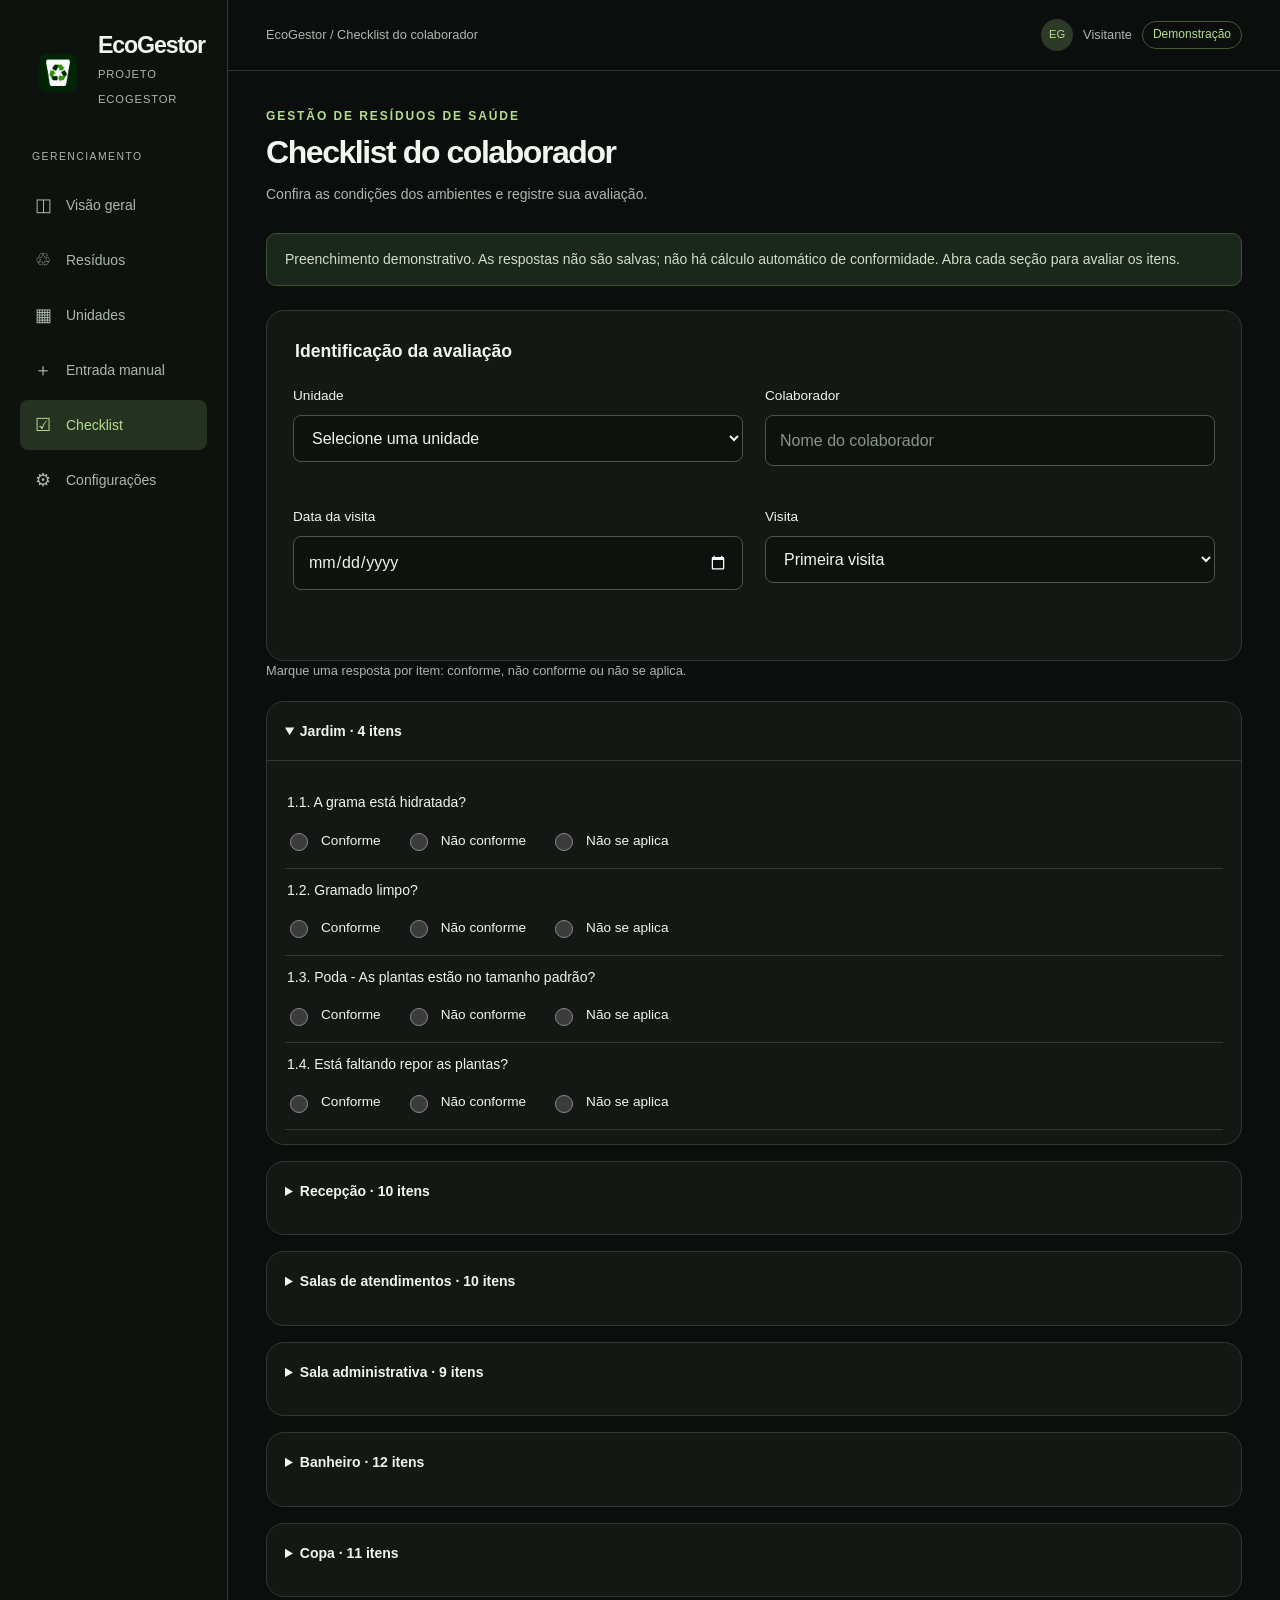
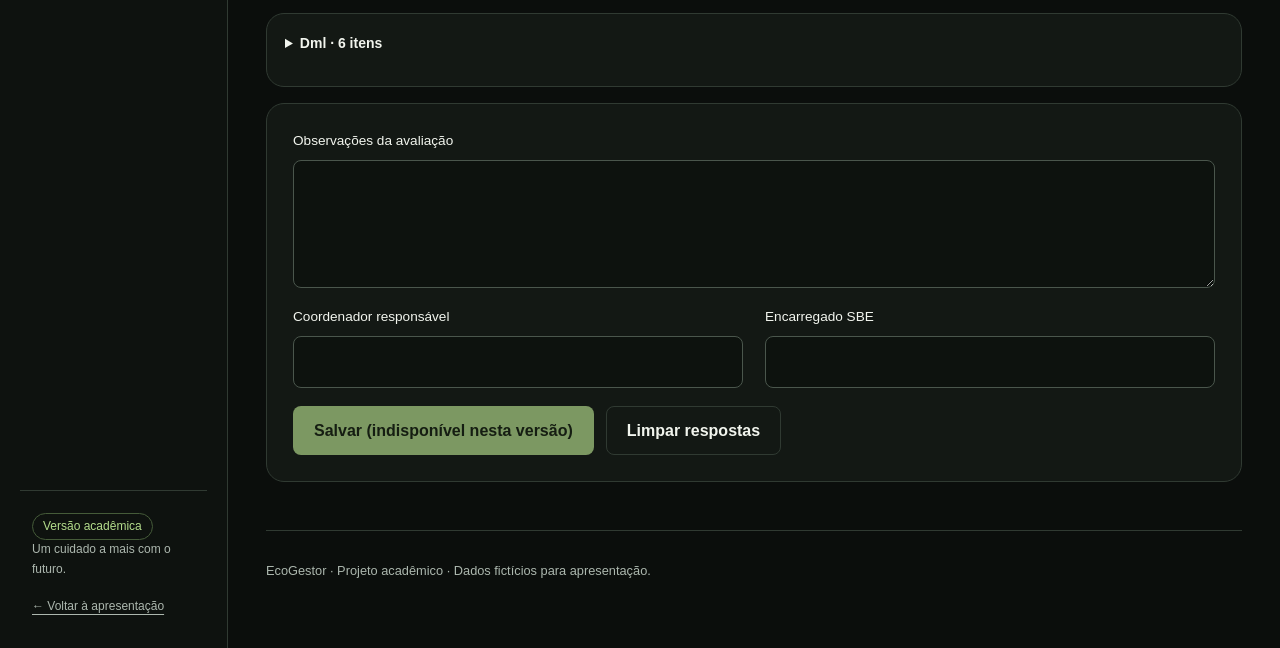
==== PROJETO-ECOGESTOR-HTML-CSS/PROJETO-ECOGESTOR-HTML-CSS/checklist.html @ 4733e2b7 "Lançando no Github" ====
<!DOCTYPE html>
<html lang="pt-BR">
<head>
  <meta charset="UTF-8">
  <meta name="viewport" content="width=device-width, initial-scale=1.0">
  <meta name="description" content="EcoGestor: protótipo acadêmico de gerenciamento de resíduos de unidades de saúde.">
  <title>Checklist do colaborador | EcoGestor</title>
  <link rel="icon" href="assets/img/logo.png" type="image/png">
  <link rel="stylesheet" href="assets/css/style.css">
</head>
<body>
  <a class="skip-link" href="#conteudo">Pular para o conteúdo</a>
  <div class="app">
 
    
    <aside class="sidebar">
      <a class="brand" href="index.html"><img src="assets/img/logo.png" alt="" width="38" height="38"><span><strong>EcoGestor</strong><small>PROJETO ECOGESTOR</small></span></a>
      <nav aria-label="Menu principal">
        <p class="nav-label">Gerenciamento</p>
        <ul>
          <li><a href="painel.html"><span class="nav-icon" aria-hidden="true">◫</span>Visão geral</a></li>
          <li><a href="residuos.html"><span class="nav-icon" aria-hidden="true">♲</span>Resíduos</a></li>
          <li><a href="unidades.html"><span class="nav-icon" aria-hidden="true">▦</span>Unidades</a></li>
          <li><a href="registro.html"><span class="nav-icon" aria-hidden="true">＋</span>Entrada manual</a></li>
          <li><a href="checklist.html" aria-current="page"><span class="nav-icon" aria-hidden="true">☑</span>Checklist</a></li>
          <li><a href="configuracoes.html"><span class="nav-icon" aria-hidden="true">⚙</span>Configurações</a></li>
        </ul>
      </nav>
      <div class="sidebar-bottom"><span class="badge">Versão acadêmica</span><p>Um cuidado a mais com o futuro.</p><a href="index.html">← Voltar à apresentação</a></div>
    </aside>
    <div class="workspace">
      <header class="topbar"><span>EcoGestor / Checklist do colaborador</span><span class="profile"><span class="avatar" aria-hidden="true">EG</span><span class="profile-name">Visitante</span><span class="badge">Demonstração</span></span></header>
      <main id="conteudo" class="content">
        <div class="page-heading"><div><p class="eyebrow">Gestão de resíduos de saúde</p><h1>Checklist do colaborador</h1><p class="description">Confira as condições dos ambientes e registre sua avaliação.</p></div></div>
        <p class="notice" id="aviso-checklist">Preenchimento demonstrativo. As respostas não são salvas; não há cálculo automático de conformidade. Abra cada seção para avaliar os itens.</p>
        <form aria-describedby="aviso-checklist">
          <div class="panel"><fieldset><legend>Identificação da avaliação</legend><div class="grid-2"><div class="field"><label for="unidade">Unidade</label><select id="unidade" required><option value="">Selecione uma unidade</option><option>Unidade Centro — João Pessoa</option><option>Unidade Norte — Guarabira</option><option>Unidade Sul — Santa Rita</option><option>Unidade Leste — Bayeux</option></select></div><div class="field"><label for="colaborador">Colaborador</label><input id="colaborador" type="text" placeholder="Nome do colaborador"></div><div class="field"><label for="data-visita">Data da visita</label><input id="data-visita" type="date"></div><div class="field"><label for="visita">Visita</label><select id="visita"><option>Primeira visita</option><option>Segunda visita</option></select></div></div></fieldset></div>
          <p class="form-note">Marque uma resposta por item: conforme, não conforme ou não se aplica.</p>
          <details class="panel checklist-section" open><summary>Jardim · 4 itens</summary>
            <fieldset><legend>1.1. A grama está hidratada?</legend><div class="radio-options"><label class="check-label" for="item-1.1-C"><input type="radio" id="item-1.1-C" name="item-1.1" value="C">Conforme</label><label class="check-label" for="item-1.1-NC"><input type="radio" id="item-1.1-NC" name="item-1.1" value="NC">Não conforme</label><label class="check-label" for="item-1.1-NA"><input type="radio" id="item-1.1-NA" name="item-1.1" value="NA">Não se aplica</label></div></fieldset>
            <fieldset><legend>1.2. Gramado limpo?</legend><div class="radio-options"><label class="check-label" for="item-1.2-C"><input type="radio" id="item-1.2-C" name="item-1.2" value="C">Conforme</label><label class="check-label" for="item-1.2-NC"><input type="radio" id="item-1.2-NC" name="item-1.2" value="NC">Não conforme</label><label class="check-label" for="item-1.2-NA"><input type="radio" id="item-1.2-NA" name="item-1.2" value="NA">Não se aplica</label></div></fieldset>
            <fieldset><legend>1.3. Poda - As plantas estão no tamanho padrão?</legend><div class="radio-options"><label class="check-label" for="item-1.3-C"><input type="radio" id="item-1.3-C" name="item-1.3" value="C">Conforme</label><label class="check-label" for="item-1.3-NC"><input type="radio" id="item-1.3-NC" name="item-1.3" value="NC">Não conforme</label><label class="check-label" for="item-1.3-NA"><input type="radio" id="item-1.3-NA" name="item-1.3" value="NA">Não se aplica</label></div></fieldset>
            <fieldset><legend>1.4. Está faltando repor as plantas?</legend><div class="radio-options"><label class="check-label" for="item-1.4-C"><input type="radio" id="item-1.4-C" name="item-1.4" value="C">Conforme</label><label class="check-label" for="item-1.4-NC"><input type="radio" id="item-1.4-NC" name="item-1.4" value="NC">Não conforme</label><label class="check-label" for="item-1.4-NA"><input type="radio" id="item-1.4-NA" name="item-1.4" value="NA">Não se aplica</label></div></fieldset>
          </details>
          <details class="panel checklist-section"><summary>Recepção · 10 itens</summary>
            <fieldset><legend>2.1. A bancada e as cadeiras estão limpas?</legend><div class="radio-options"><label class="check-label" for="item-2.1-C"><input type="radio" id="item-2.1-C" name="item-2.1" value="C">Conforme</label><label class="check-label" for="item-2.1-NC"><input type="radio" id="item-2.1-NC" name="item-2.1" value="NC">Não conforme</label><label class="check-label" for="item-2.1-NA"><input type="radio" id="item-2.1-NA" name="item-2.1" value="NA">Não se aplica</label></div></fieldset>
            <fieldset><legend>2.2. Bebedouro - Está devidamente higienizado?</legend><div class="radio-options"><label class="check-label" for="item-2.2-C"><input type="radio" id="item-2.2-C" name="item-2.2" value="C">Conforme</label><label class="check-label" for="item-2.2-NC"><input type="radio" id="item-2.2-NC" name="item-2.2" value="NC">Não conforme</label><label class="check-label" for="item-2.2-NA"><input type="radio" id="item-2.2-NA" name="item-2.2" value="NA">Não se aplica</label></div></fieldset>
            <fieldset><legend>2.3. Cafeteria - Está devidamente higienizada?</legend><div class="radio-options"><label class="check-label" for="item-2.3-C"><input type="radio" id="item-2.3-C" name="item-2.3" value="C">Conforme</label><label class="check-label" for="item-2.3-NC"><input type="radio" id="item-2.3-NC" name="item-2.3" value="NC">Não conforme</label><label class="check-label" for="item-2.3-NA"><input type="radio" id="item-2.3-NA" name="item-2.3" value="NA">Não se aplica</label></div></fieldset>
            <fieldset><legend>2.4. Os equipamentos estão em bom estado de utilização?</legend><div class="radio-options"><label class="check-label" for="item-2.4-C"><input type="radio" id="item-2.4-C" name="item-2.4" value="C">Conforme</label><label class="check-label" for="item-2.4-NC"><input type="radio" id="item-2.4-NC" name="item-2.4" value="NC">Não conforme</label><label class="check-label" for="item-2.4-NA"><input type="radio" id="item-2.4-NA" name="item-2.4" value="NA">Não se aplica</label></div></fieldset>
            <fieldset><legend>2.5. As paredes estão sem teias de aranha e sem mofo?</legend><div class="radio-options"><label class="check-label" for="item-2.5-C"><input type="radio" id="item-2.5-C" name="item-2.5" value="C">Conforme</label><label class="check-label" for="item-2.5-NC"><input type="radio" id="item-2.5-NC" name="item-2.5" value="NC">Não conforme</label><label class="check-label" for="item-2.5-NA"><input type="radio" id="item-2.5-NA" name="item-2.5" value="NA">Não se aplica</label></div></fieldset>
            <fieldset><legend>2.6. As janelas estão sem poeira?</legend><div class="radio-options"><label class="check-label" for="item-2.6-C"><input type="radio" id="item-2.6-C" name="item-2.6" value="C">Conforme</label><label class="check-label" for="item-2.6-NC"><input type="radio" id="item-2.6-NC" name="item-2.6" value="NC">Não conforme</label><label class="check-label" for="item-2.6-NA"><input type="radio" id="item-2.6-NA" name="item-2.6" value="NA">Não se aplica</label></div></fieldset>
            <fieldset><legend>2.7. O lixo foi recolhido?</legend><div class="radio-options"><label class="check-label" for="item-2.7-C"><input type="radio" id="item-2.7-C" name="item-2.7" value="C">Conforme</label><label class="check-label" for="item-2.7-NC"><input type="radio" id="item-2.7-NC" name="item-2.7" value="NC">Não conforme</label><label class="check-label" for="item-2.7-NA"><input type="radio" id="item-2.7-NA" name="item-2.7" value="NA">Não se aplica</label></div></fieldset>
            <fieldset><legend>2.8. O piso está limpo e sem manchas?</legend><div class="radio-options"><label class="check-label" for="item-2.8-C"><input type="radio" id="item-2.8-C" name="item-2.8" value="C">Conforme</label><label class="check-label" for="item-2.8-NC"><input type="radio" id="item-2.8-NC" name="item-2.8" value="NC">Não conforme</label><label class="check-label" for="item-2.8-NA"><input type="radio" id="item-2.8-NA" name="item-2.8" value="NA">Não se aplica</label></div></fieldset>
            <fieldset><legend>2.9. As portas estão limpas e sem manchas?</legend><div class="radio-options"><label class="check-label" for="item-2.9-C"><input type="radio" id="item-2.9-C" name="item-2.9" value="C">Conforme</label><label class="check-label" for="item-2.9-NC"><input type="radio" id="item-2.9-NC" name="item-2.9" value="NC">Não conforme</label><label class="check-label" for="item-2.9-NA"><input type="radio" id="item-2.9-NA" name="item-2.9" value="NA">Não se aplica</label></div></fieldset>
            <fieldset><legend>2.10. O teto está sem teia e sem poeira?</legend><div class="radio-options"><label class="check-label" for="item-2.10-C"><input type="radio" id="item-2.10-C" name="item-2.10" value="C">Conforme</label><label class="check-label" for="item-2.10-NC"><input type="radio" id="item-2.10-NC" name="item-2.10" value="NC">Não conforme</label><label class="check-label" for="item-2.10-NA"><input type="radio" id="item-2.10-NA" name="item-2.10" value="NA">Não se aplica</label></div></fieldset>
          </details>
          <details class="panel checklist-section"><summary>Salas de atendimentos · 10 itens</summary>
            <fieldset><legend>3.1. As camas estão limpas e organizadas?</legend><div class="radio-options"><label class="check-label" for="item-3.1-C"><input type="radio" id="item-3.1-C" name="item-3.1" value="C">Conforme</label><label class="check-label" for="item-3.1-NC"><input type="radio" id="item-3.1-NC" name="item-3.1" value="NC">Não conforme</label><label class="check-label" for="item-3.1-NA"><input type="radio" id="item-3.1-NA" name="item-3.1" value="NA">Não se aplica</label></div></fieldset>
            <fieldset><legend>3.2. Os equipamentos estão em bom estado de utilização?</legend><div class="radio-options"><label class="check-label" for="item-3.2-C"><input type="radio" id="item-3.2-C" name="item-3.2" value="C">Conforme</label><label class="check-label" for="item-3.2-NC"><input type="radio" id="item-3.2-NC" name="item-3.2" value="NC">Não conforme</label><label class="check-label" for="item-3.2-NA"><input type="radio" id="item-3.2-NA" name="item-3.2" value="NA">Não se aplica</label></div></fieldset>
            <fieldset><legend>3.3. As janelas estão sem poeira?</legend><div class="radio-options"><label class="check-label" for="item-3.3-C"><input type="radio" id="item-3.3-C" name="item-3.3" value="C">Conforme</label><label class="check-label" for="item-3.3-NC"><input type="radio" id="item-3.3-NC" name="item-3.3" value="NC">Não conforme</label><label class="check-label" for="item-3.3-NA"><input type="radio" id="item-3.3-NA" name="item-3.3" value="NA">Não se aplica</label></div></fieldset>
            <fieldset><legend>3.4. O lixo foi recolhido?</legend><div class="radio-options"><label class="check-label" for="item-3.4-C"><input type="radio" id="item-3.4-C" name="item-3.4" value="C">Conforme</label><label class="check-label" for="item-3.4-NC"><input type="radio" id="item-3.4-NC" name="item-3.4" value="NC">Não conforme</label><label class="check-label" for="item-3.4-NA"><input type="radio" id="item-3.4-NA" name="item-3.4" value="NA">Não se aplica</label></div></fieldset>
            <fieldset><legend>3.5. As paredes estão sem teias de aranha e sem mofo?</legend><div class="radio-options"><label class="check-label" for="item-3.5-C"><input type="radio" id="item-3.5-C" name="item-3.5" value="C">Conforme</label><label class="check-label" for="item-3.5-NC"><input type="radio" id="item-3.5-NC" name="item-3.5" value="NC">Não conforme</label><label class="check-label" for="item-3.5-NA"><input type="radio" id="item-3.5-NA" name="item-3.5" value="NA">Não se aplica</label></div></fieldset>
            <fieldset><legend>3.6. O piso está limpo e sem manchas?</legend><div class="radio-options"><label class="check-label" for="item-3.6-C"><input type="radio" id="item-3.6-C" name="item-3.6" value="C">Conforme</label><label class="check-label" for="item-3.6-NC"><input type="radio" id="item-3.6-NC" name="item-3.6" value="NC">Não conforme</label><label class="check-label" for="item-3.6-NA"><input type="radio" id="item-3.6-NA" name="item-3.6" value="NA">Não se aplica</label></div></fieldset>
            <fieldset><legend>3.7. As portas estão limpas e sem manchas?</legend><div class="radio-options"><label class="check-label" for="item-3.7-C"><input type="radio" id="item-3.7-C" name="item-3.7" value="C">Conforme</label><label class="check-label" for="item-3.7-NC"><input type="radio" id="item-3.7-NC" name="item-3.7" value="NC">Não conforme</label><label class="check-label" for="item-3.7-NA"><input type="radio" id="item-3.7-NA" name="item-3.7" value="NA">Não se aplica</label></div></fieldset>
            <fieldset><legend>3.8. O recipiente do papel toalha está abastecido?</legend><div class="radio-options"><label class="check-label" for="item-3.8-C"><input type="radio" id="item-3.8-C" name="item-3.8" value="C">Conforme</label><label class="check-label" for="item-3.8-NC"><input type="radio" id="item-3.8-NC" name="item-3.8" value="NC">Não conforme</label><label class="check-label" for="item-3.8-NA"><input type="radio" id="item-3.8-NA" name="item-3.8" value="NA">Não se aplica</label></div></fieldset>
            <fieldset><legend>3.9. O recipiente do sabonete líquido está abastecido?</legend><div class="radio-options"><label class="check-label" for="item-3.9-C"><input type="radio" id="item-3.9-C" name="item-3.9" value="C">Conforme</label><label class="check-label" for="item-3.9-NC"><input type="radio" id="item-3.9-NC" name="item-3.9" value="NC">Não conforme</label><label class="check-label" for="item-3.9-NA"><input type="radio" id="item-3.9-NA" name="item-3.9" value="NA">Não se aplica</label></div></fieldset>
            <fieldset><legend>3.10. O teto está sem teia e sem poeira?</legend><div class="radio-options"><label class="check-label" for="item-3.10-C"><input type="radio" id="item-3.10-C" name="item-3.10" value="C">Conforme</label><label class="check-label" for="item-3.10-NC"><input type="radio" id="item-3.10-NC" name="item-3.10" value="NC">Não conforme</label><label class="check-label" for="item-3.10-NA"><input type="radio" id="item-3.10-NA" name="item-3.10" value="NA">Não se aplica</label></div></fieldset>
          </details>
          <details class="panel checklist-section"><summary>Sala administrativa · 9 itens</summary>
            <fieldset><legend>4.1. As camas estão limpas e organizadas?</legend><div class="radio-options"><label class="check-label" for="item-4.1-C"><input type="radio" id="item-4.1-C" name="item-4.1" value="C">Conforme</label><label class="check-label" for="item-4.1-NC"><input type="radio" id="item-4.1-NC" name="item-4.1" value="NC">Não conforme</label><label class="check-label" for="item-4.1-NA"><input type="radio" id="item-4.1-NA" name="item-4.1" value="NA">Não se aplica</label></div></fieldset>
            <fieldset><legend>4.2. Os equipamentos estão em bom estado de utilização?</legend><div class="radio-options"><label class="check-label" for="item-4.2-C"><input type="radio" id="item-4.2-C" name="item-4.2" value="C">Conforme</label><label class="check-label" for="item-4.2-NC"><input type="radio" id="item-4.2-NC" name="item-4.2" value="NC">Não conforme</label><label class="check-label" for="item-4.2-NA"><input type="radio" id="item-4.2-NA" name="item-4.2" value="NA">Não se aplica</label></div></fieldset>
            <fieldset><legend>4.3. As janelas estão sem poeira?</legend><div class="radio-options"><label class="check-label" for="item-4.3-C"><input type="radio" id="item-4.3-C" name="item-4.3" value="C">Conforme</label><label class="check-label" for="item-4.3-NC"><input type="radio" id="item-4.3-NC" name="item-4.3" value="NC">Não conforme</label><label class="check-label" for="item-4.3-NA"><input type="radio" id="item-4.3-NA" name="item-4.3" value="NA">Não se aplica</label></div></fieldset>
            <fieldset><legend>4.4. O lixo foi recolhido?</legend><div class="radio-options"><label class="check-label" for="item-4.4-C"><input type="radio" id="item-4.4-C" name="item-4.4" value="C">Conforme</label><label class="check-label" for="item-4.4-NC"><input type="radio" id="item-4.4-NC" name="item-4.4" value="NC">Não conforme</label><label class="check-label" for="item-4.4-NA"><input type="radio" id="item-4.4-NA" name="item-4.4" value="NA">Não se aplica</label></div></fieldset>
            <fieldset><legend>4.5. A mesa está limpa, sem mancha e organizada?</legend><div class="radio-options"><label class="check-label" for="item-4.5-C"><input type="radio" id="item-4.5-C" name="item-4.5" value="C">Conforme</label><label class="check-label" for="item-4.5-NC"><input type="radio" id="item-4.5-NC" name="item-4.5" value="NC">Não conforme</label><label class="check-label" for="item-4.5-NA"><input type="radio" id="item-4.5-NA" name="item-4.5" value="NA">Não se aplica</label></div></fieldset>
            <fieldset><legend>4.6. As paredes estão sem teias de aranha e sem mofo?</legend><div class="radio-options"><label class="check-label" for="item-4.6-C"><input type="radio" id="item-4.6-C" name="item-4.6" value="C">Conforme</label><label class="check-label" for="item-4.6-NC"><input type="radio" id="item-4.6-NC" name="item-4.6" value="NC">Não conforme</label><label class="check-label" for="item-4.6-NA"><input type="radio" id="item-4.6-NA" name="item-4.6" value="NA">Não se aplica</label></div></fieldset>
            <fieldset><legend>4.7. O piso está limpo e sem manchas?</legend><div class="radio-options"><label class="check-label" for="item-4.7-C"><input type="radio" id="item-4.7-C" name="item-4.7" value="C">Conforme</label><label class="check-label" for="item-4.7-NC"><input type="radio" id="item-4.7-NC" name="item-4.7" value="NC">Não conforme</label><label class="check-label" for="item-4.7-NA"><input type="radio" id="item-4.7-NA" name="item-4.7" value="NA">Não se aplica</label></div></fieldset>
            <fieldset><legend>4.8. As portas estão limpas e sem manchas?</legend><div class="radio-options"><label class="check-label" for="item-4.8-C"><input type="radio" id="item-4.8-C" name="item-4.8" value="C">Conforme</label><label class="check-label" for="item-4.8-NC"><input type="radio" id="item-4.8-NC" name="item-4.8" value="NC">Não conforme</label><label class="check-label" for="item-4.8-NA"><input type="radio" id="item-4.8-NA" name="item-4.8" value="NA">Não se aplica</label></div></fieldset>
            <fieldset><legend>4.9. O teto está sem teia e sem poeira?</legend><div class="radio-options"><label class="check-label" for="item-4.9-C"><input type="radio" id="item-4.9-C" name="item-4.9" value="C">Conforme</label><label class="check-label" for="item-4.9-NC"><input type="radio" id="item-4.9-NC" name="item-4.9" value="NC">Não conforme</label><label class="check-label" for="item-4.9-NA"><input type="radio" id="item-4.9-NA" name="item-4.9" value="NA">Não se aplica</label></div></fieldset>
          </details>
          <details class="panel checklist-section"><summary>Banheiro · 12 itens</summary>
            <fieldset><legend>5.1. O espelho está sem mancha?</legend><div class="radio-options"><label class="check-label" for="item-5.1-C"><input type="radio" id="item-5.1-C" name="item-5.1" value="C">Conforme</label><label class="check-label" for="item-5.1-NC"><input type="radio" id="item-5.1-NC" name="item-5.1" value="NC">Não conforme</label><label class="check-label" for="item-5.1-NA"><input type="radio" id="item-5.1-NA" name="item-5.1" value="NA">Não se aplica</label></div></fieldset>
            <fieldset><legend>5.2. As janelas estão sem poeira?</legend><div class="radio-options"><label class="check-label" for="item-5.2-C"><input type="radio" id="item-5.2-C" name="item-5.2" value="C">Conforme</label><label class="check-label" for="item-5.2-NC"><input type="radio" id="item-5.2-NC" name="item-5.2" value="NC">Não conforme</label><label class="check-label" for="item-5.2-NA"><input type="radio" id="item-5.2-NA" name="item-5.2" value="NA">Não se aplica</label></div></fieldset>
            <fieldset><legend>5.3. O lixo foi recolhido?</legend><div class="radio-options"><label class="check-label" for="item-5.3-C"><input type="radio" id="item-5.3-C" name="item-5.3" value="C">Conforme</label><label class="check-label" for="item-5.3-NC"><input type="radio" id="item-5.3-NC" name="item-5.3" value="NC">Não conforme</label><label class="check-label" for="item-5.3-NA"><input type="radio" id="item-5.3-NA" name="item-5.3" value="NA">Não se aplica</label></div></fieldset>
            <fieldset><legend>5.4. O porta papel higiênico está abastecido?</legend><div class="radio-options"><label class="check-label" for="item-5.4-C"><input type="radio" id="item-5.4-C" name="item-5.4" value="C">Conforme</label><label class="check-label" for="item-5.4-NC"><input type="radio" id="item-5.4-NC" name="item-5.4" value="NC">Não conforme</label><label class="check-label" for="item-5.4-NA"><input type="radio" id="item-5.4-NA" name="item-5.4" value="NA">Não se aplica</label></div></fieldset>
            <fieldset><legend>5.5. O recipiente do sabonete líquido está abastecido?</legend><div class="radio-options"><label class="check-label" for="item-5.5-C"><input type="radio" id="item-5.5-C" name="item-5.5" value="C">Conforme</label><label class="check-label" for="item-5.5-NC"><input type="radio" id="item-5.5-NC" name="item-5.5" value="NC">Não conforme</label><label class="check-label" for="item-5.5-NA"><input type="radio" id="item-5.5-NA" name="item-5.5" value="NA">Não se aplica</label></div></fieldset>
            <fieldset><legend>5.6. O recipiente do papel toalha está abastecido?</legend><div class="radio-options"><label class="check-label" for="item-5.6-C"><input type="radio" id="item-5.6-C" name="item-5.6" value="C">Conforme</label><label class="check-label" for="item-5.6-NC"><input type="radio" id="item-5.6-NC" name="item-5.6" value="NC">Não conforme</label><label class="check-label" for="item-5.6-NA"><input type="radio" id="item-5.6-NA" name="item-5.6" value="NA">Não se aplica</label></div></fieldset>
            <fieldset><legend>5.7. As paredes estão sem teias de aranha e sem mofo?</legend><div class="radio-options"><label class="check-label" for="item-5.7-C"><input type="radio" id="item-5.7-C" name="item-5.7" value="C">Conforme</label><label class="check-label" for="item-5.7-NC"><input type="radio" id="item-5.7-NC" name="item-5.7" value="NC">Não conforme</label><label class="check-label" for="item-5.7-NA"><input type="radio" id="item-5.7-NA" name="item-5.7" value="NA">Não se aplica</label></div></fieldset>
            <fieldset><legend>5.8. O ralo e torneira da pia estão limpos?</legend><div class="radio-options"><label class="check-label" for="item-5.8-C"><input type="radio" id="item-5.8-C" name="item-5.8" value="C">Conforme</label><label class="check-label" for="item-5.8-NC"><input type="radio" id="item-5.8-NC" name="item-5.8" value="NC">Não conforme</label><label class="check-label" for="item-5.8-NA"><input type="radio" id="item-5.8-NA" name="item-5.8" value="NA">Não se aplica</label></div></fieldset>
            <fieldset><legend>5.9. O piso está limpo e sem manchas?</legend><div class="radio-options"><label class="check-label" for="item-5.9-C"><input type="radio" id="item-5.9-C" name="item-5.9" value="C">Conforme</label><label class="check-label" for="item-5.9-NC"><input type="radio" id="item-5.9-NC" name="item-5.9" value="NC">Não conforme</label><label class="check-label" for="item-5.9-NA"><input type="radio" id="item-5.9-NA" name="item-5.9" value="NA">Não se aplica</label></div></fieldset>
            <fieldset><legend>5.10. As portas estão limpas e sem manchas?</legend><div class="radio-options"><label class="check-label" for="item-5.10-C"><input type="radio" id="item-5.10-C" name="item-5.10" value="C">Conforme</label><label class="check-label" for="item-5.10-NC"><input type="radio" id="item-5.10-NC" name="item-5.10" value="NC">Não conforme</label><label class="check-label" for="item-5.10-NA"><input type="radio" id="item-5.10-NA" name="item-5.10" value="NA">Não se aplica</label></div></fieldset>
            <fieldset><legend>5.11. O teto está sem teia e sem poeira?</legend><div class="radio-options"><label class="check-label" for="item-5.11-C"><input type="radio" id="item-5.11-C" name="item-5.11" value="C">Conforme</label><label class="check-label" for="item-5.11-NC"><input type="radio" id="item-5.11-NC" name="item-5.11" value="NC">Não conforme</label><label class="check-label" for="item-5.11-NA"><input type="radio" id="item-5.11-NA" name="item-5.11" value="NA">Não se aplica</label></div></fieldset>
            <fieldset><legend>5.12. O vaso/assento está sem manchas e limpos?</legend><div class="radio-options"><label class="check-label" for="item-5.12-C"><input type="radio" id="item-5.12-C" name="item-5.12" value="C">Conforme</label><label class="check-label" for="item-5.12-NC"><input type="radio" id="item-5.12-NC" name="item-5.12" value="NC">Não conforme</label><label class="check-label" for="item-5.12-NA"><input type="radio" id="item-5.12-NA" name="item-5.12" value="NA">Não se aplica</label></div></fieldset>
          </details>
          <details class="panel checklist-section"><summary>Copa · 11 itens</summary>
            <fieldset><legend>6.1. As cadeiras estão limpas?</legend><div class="radio-options"><label class="check-label" for="item-6.1-C"><input type="radio" id="item-6.1-C" name="item-6.1" value="C">Conforme</label><label class="check-label" for="item-6.1-NC"><input type="radio" id="item-6.1-NC" name="item-6.1" value="NC">Não conforme</label><label class="check-label" for="item-6.1-NA"><input type="radio" id="item-6.1-NA" name="item-6.1" value="NA">Não se aplica</label></div></fieldset>
            <fieldset><legend>6.2. Foi realizada a higienização semanal na geladeira?</legend><div class="radio-options"><label class="check-label" for="item-6.2-C"><input type="radio" id="item-6.2-C" name="item-6.2" value="C">Conforme</label><label class="check-label" for="item-6.2-NC"><input type="radio" id="item-6.2-NC" name="item-6.2" value="NC">Não conforme</label><label class="check-label" for="item-6.2-NA"><input type="radio" id="item-6.2-NA" name="item-6.2" value="NA">Não se aplica</label></div></fieldset>
            <fieldset><legend>6.3. As janelas estão sem poeira?</legend><div class="radio-options"><label class="check-label" for="item-6.3-C"><input type="radio" id="item-6.3-C" name="item-6.3" value="C">Conforme</label><label class="check-label" for="item-6.3-NC"><input type="radio" id="item-6.3-NC" name="item-6.3" value="NC">Não conforme</label><label class="check-label" for="item-6.3-NA"><input type="radio" id="item-6.3-NA" name="item-6.3" value="NA">Não se aplica</label></div></fieldset>
            <fieldset><legend>6.4. O lixo foi recolhido?</legend><div class="radio-options"><label class="check-label" for="item-6.4-C"><input type="radio" id="item-6.4-C" name="item-6.4" value="C">Conforme</label><label class="check-label" for="item-6.4-NC"><input type="radio" id="item-6.4-NC" name="item-6.4" value="NC">Não conforme</label><label class="check-label" for="item-6.4-NA"><input type="radio" id="item-6.4-NA" name="item-6.4" value="NA">Não se aplica</label></div></fieldset>
            <fieldset><legend>6.5. A mesa está limpa, sem mancha e organizada?</legend><div class="radio-options"><label class="check-label" for="item-6.5-C"><input type="radio" id="item-6.5-C" name="item-6.5" value="C">Conforme</label><label class="check-label" for="item-6.5-NC"><input type="radio" id="item-6.5-NC" name="item-6.5" value="NC">Não conforme</label><label class="check-label" for="item-6.5-NA"><input type="radio" id="item-6.5-NA" name="item-6.5" value="NA">Não se aplica</label></div></fieldset>
            <fieldset><legend>6.6. Foi realizada a higienização no micro-ondas?</legend><div class="radio-options"><label class="check-label" for="item-6.6-C"><input type="radio" id="item-6.6-C" name="item-6.6" value="C">Conforme</label><label class="check-label" for="item-6.6-NC"><input type="radio" id="item-6.6-NC" name="item-6.6" value="NC">Não conforme</label><label class="check-label" for="item-6.6-NA"><input type="radio" id="item-6.6-NA" name="item-6.6" value="NA">Não se aplica</label></div></fieldset>
            <fieldset><legend>6.7. As paredes estão sem teias de aranha e sem mofo?</legend><div class="radio-options"><label class="check-label" for="item-6.7-C"><input type="radio" id="item-6.7-C" name="item-6.7" value="C">Conforme</label><label class="check-label" for="item-6.7-NC"><input type="radio" id="item-6.7-NC" name="item-6.7" value="NC">Não conforme</label><label class="check-label" for="item-6.7-NA"><input type="radio" id="item-6.7-NA" name="item-6.7" value="NA">Não se aplica</label></div></fieldset>
            <fieldset><legend>6.8. O ralo e torneira da pia estão limpos?</legend><div class="radio-options"><label class="check-label" for="item-6.8-C"><input type="radio" id="item-6.8-C" name="item-6.8" value="C">Conforme</label><label class="check-label" for="item-6.8-NC"><input type="radio" id="item-6.8-NC" name="item-6.8" value="NC">Não conforme</label><label class="check-label" for="item-6.8-NA"><input type="radio" id="item-6.8-NA" name="item-6.8" value="NA">Não se aplica</label></div></fieldset>
            <fieldset><legend>6.9. O piso está limpo e sem manchas?</legend><div class="radio-options"><label class="check-label" for="item-6.9-C"><input type="radio" id="item-6.9-C" name="item-6.9" value="C">Conforme</label><label class="check-label" for="item-6.9-NC"><input type="radio" id="item-6.9-NC" name="item-6.9" value="NC">Não conforme</label><label class="check-label" for="item-6.9-NA"><input type="radio" id="item-6.9-NA" name="item-6.9" value="NA">Não se aplica</label></div></fieldset>
            <fieldset><legend>6.10. As portas estão limpas e sem manchas?</legend><div class="radio-options"><label class="check-label" for="item-6.10-C"><input type="radio" id="item-6.10-C" name="item-6.10" value="C">Conforme</label><label class="check-label" for="item-6.10-NC"><input type="radio" id="item-6.10-NC" name="item-6.10" value="NC">Não conforme</label><label class="check-label" for="item-6.10-NA"><input type="radio" id="item-6.10-NA" name="item-6.10" value="NA">Não se aplica</label></div></fieldset>
            <fieldset><legend>6.11. O teto está sem teia e sem poeira?</legend><div class="radio-options"><label class="check-label" for="item-6.11-C"><input type="radio" id="item-6.11-C" name="item-6.11" value="C">Conforme</label><label class="check-label" for="item-6.11-NC"><input type="radio" id="item-6.11-NC" name="item-6.11" value="NC">Não conforme</label><label class="check-label" for="item-6.11-NA"><input type="radio" id="item-6.11-NA" name="item-6.11" value="NA">Não se aplica</label></div></fieldset>
          </details>
          <details class="panel checklist-section"><summary>Dml · 6 itens</summary>
            <fieldset><legend>7.1. Os rodos, as vassouras e as pás estão suspensos na parede?</legend><div class="radio-options"><label class="check-label" for="item-7.1-C"><input type="radio" id="item-7.1-C" name="item-7.1" value="C">Conforme</label><label class="check-label" for="item-7.1-NC"><input type="radio" id="item-7.1-NC" name="item-7.1" value="NC">Não conforme</label><label class="check-label" for="item-7.1-NA"><input type="radio" id="item-7.1-NA" name="item-7.1" value="NA">Não se aplica</label></div></fieldset>
            <fieldset><legend>7.2. Os utensílios estão separados por setor x etiqueta?</legend><div class="radio-options"><label class="check-label" for="item-7.2-C"><input type="radio" id="item-7.2-C" name="item-7.2" value="C">Conforme</label><label class="check-label" for="item-7.2-NC"><input type="radio" id="item-7.2-NC" name="item-7.2" value="NC">Não conforme</label><label class="check-label" for="item-7.2-NA"><input type="radio" id="item-7.2-NA" name="item-7.2" value="NA">Não se aplica</label></div></fieldset>
            <fieldset><legend>7.3. Os produtos de limpeza estão organizados?</legend><div class="radio-options"><label class="check-label" for="item-7.3-C"><input type="radio" id="item-7.3-C" name="item-7.3" value="C">Conforme</label><label class="check-label" for="item-7.3-NC"><input type="radio" id="item-7.3-NC" name="item-7.3" value="NC">Não conforme</label><label class="check-label" for="item-7.3-NA"><input type="radio" id="item-7.3-NA" name="item-7.3" value="NA">Não se aplica</label></div></fieldset>
            <fieldset><legend>7.4. Os EPI&#x27;s estão em bom estado de utilização?</legend><div class="radio-options"><label class="check-label" for="item-7.4-C"><input type="radio" id="item-7.4-C" name="item-7.4" value="C">Conforme</label><label class="check-label" for="item-7.4-NC"><input type="radio" id="item-7.4-NC" name="item-7.4" value="NC">Não conforme</label><label class="check-label" for="item-7.4-NA"><input type="radio" id="item-7.4-NA" name="item-7.4" value="NA">Não se aplica</label></div></fieldset>
            <fieldset><legend>7.5. FDS dos produtos em dia?</legend><div class="radio-options"><label class="check-label" for="item-7.5-C"><input type="radio" id="item-7.5-C" name="item-7.5" value="C">Conforme</label><label class="check-label" for="item-7.5-NC"><input type="radio" id="item-7.5-NC" name="item-7.5" value="NC">Não conforme</label><label class="check-label" for="item-7.5-NA"><input type="radio" id="item-7.5-NA" name="item-7.5" value="NA">Não se aplica</label></div></fieldset>
            <fieldset><legend>7.6. Ficha de EPI em dia?</legend><div class="radio-options"><label class="check-label" for="item-7.6-C"><input type="radio" id="item-7.6-C" name="item-7.6" value="C">Conforme</label><label class="check-label" for="item-7.6-NC"><input type="radio" id="item-7.6-NC" name="item-7.6" value="NC">Não conforme</label><label class="check-label" for="item-7.6-NA"><input type="radio" id="item-7.6-NA" name="item-7.6" value="NA">Não se aplica</label></div></fieldset>
          </details>
          <div class="panel"><div class="field"><label for="observacoes">Observações da avaliação</label><textarea id="observacoes" rows="4"></textarea></div><div class="grid-2"><div class="field"><label for="coordenador">Coordenador responsável</label><input id="coordenador" type="text"></div><div class="field"><label for="encarregado">Encarregado SBE</label><input id="encarregado" type="text"></div></div><div class="actions"><button type="button" class="button" disabled>Salvar (indisponível nesta versão)</button><button class="button secondary" type="reset">Limpar respostas</button></div></div>
        </form>
        <footer class="footer">EcoGestor · Projeto acadêmico · Dados fictícios para apresentação.</footer>
      </main>
    </div>
  </div>
</body>
</html>
---- PROJETO-ECOGESTOR-HTML-CSS/PROJETO-ECOGESTOR-HTML-CSS/assets/css/style.css ----
:root {
  color-scheme: dark;
  --background: #0b0e0c;
  --surface: #131814;
  --surface-hover: #1c241e;
  --border: #303a32;
  --text: #f2f5ee;
  --muted: #acb7ae;
  --green: #b4dd8c;
  --orange: #ff996d;
  --radius: 18px;
}
* { box-sizing: border-box; }

body { margin: 0; background: var(--background); color: var(--text); font: 16px/1.6 Arial, Helvetica, sans-serif; }
a { color: inherit; text-underline-offset: 4px; }
img { display: block; max-width: 100%; }
h1, h2, h3, p { margin: 0; }
h1, h2, h3 { line-height: 1.15; }
h1 { font-size: clamp(2rem, 4vw, 3.3rem); letter-spacing: -0.045em; }
h2 { font-size: 1.4rem; letter-spacing: -0.025em; }
h3 { font-size: 1.1rem; }
p + p { margin-top: 1rem; }
button, input, select, textarea { font: inherit; }
button, summary { cursor: pointer; }
:focus-visible { outline: 3px solid var(--orange); outline-offset: 5px; }
.skip-link { position: absolute; top: -100px; left: 16px; z-index: 10; padding: 12px; background: var(--green); color: #142010; }
.skip-link:focus { top: 12px; }
.container { width: min(1180px, calc(100% - 48px)); margin-inline: auto; }
.muted, .description { color: var(--muted); }
.description { margin-top: 12px; max-width: 680px; }
.eyebrow { color: var(--green); font-size: .75rem; font-weight: 700; text-transform: uppercase; letter-spacing: .16em; margin-bottom: 18px; }
.brand { display: inline-flex; align-items: center; gap: 10px; text-decoration: none; }
.brand img { width: 60px; height: 60px; object-fit: contain; }
.brand strong { display: block; font-size: 1.45rem; letter-spacing: -.05em; line-height: 1.2; }
.brand small { color: var(--muted); font-size: .7rem; letter-spacing: .08em; }
.button { display: inline-flex; align-items: center; justify-content: center; gap: 14px; min-height: 46px; padding: 11px 20px; background: var(--green); border: 1px solid transparent; border-radius: 8px; color: #172111; text-decoration: none; font-weight: 700; }
.button:hover { background: #c8edaa; }
.button.secondary { color: var(--text); border-color: var(--border); background: transparent; }
.button.secondary:hover { background: var(--surface-hover); }
.actions { display: flex; flex-wrap: wrap; gap: 12px; align-items: center; }
.badge { display: inline-block; border: 1px solid #455b39; border-radius: 30px; padding: 3px 10px; color: var(--green); font-size: .75rem; white-space: nowrap; }
.badge.orange { color: var(--orange); border-color: #705040; }
.notice { padding: 14px 18px; color: #d0dec5; background: #1b271b; border: 1px solid #3b5134; border-radius: 10px; font-size: .875rem; margin-bottom: 24px; }
.panel { border: 1px solid var(--border); border-radius: var(--radius); background: var(--surface); padding: 26px; }
.section-heading { display: flex; justify-content: space-between; align-items: center; gap: 16px; margin-bottom: 24px; }
.section-heading a { color: var(--green); font-size: .875rem; }
.grid-3 { display: grid; grid-template-columns: repeat(3, minmax(0, 1fr)); gap: 18px; }
.grid-2 { display: grid; grid-template-columns: repeat(2, minmax(0, 1fr)); gap: 22px; }
.stack > * + * { margin-top: 24px; }
.footer { color: var(--muted); font-size: .8rem; padding-block: 30px; border-top: 1px solid var(--border); margin-top: 48px; }

.public-header { padding-block: 24px; display: flex; justify-content: space-between; align-items: center; gap: 24px; }
.public-nav { display: flex; align-items: center; gap: 28px; }
.public-nav a { text-decoration: none; font-size: .875rem; }
.hero { display: grid; grid-template-columns: 1.15fr 1fr; align-items: center; gap: 60px; padding-block: 76px; }
.hero h1 { font-size: clamp(2.7rem, 5.5vw, 4.8rem); line-height: 1.03; }
.hero h1 span { color: var(--green); }
.hero .description { font-size: 1.05rem; margin-block: 24px 30px; }
.hero-visual { position: relative; min-height: 440px; background: #25382c; border-radius: 130px 20px 20px 20px; overflow: hidden; }
.hero-visual > img { width: 100%; height: 440px; object-fit: contain; object-position: bottom; }
.visual-caption { position: absolute; bottom: 20px; left: 20px; right: 20px; padding: 18px; background: #0b0e0cf2; border: 1px solid #526448; border-radius: 12px; }
.visual-caption strong { display: block; color: var(--green); font-size: 1.2rem; }
.visual-caption p { font-size: .8rem; color: var(--muted); margin-top: 6px; }
.features { padding-block: 36px 60px; }
.features h2 { font-size: 2rem; }
.feature-number { color: var(--orange); font-size: .8rem; display: block; margin-bottom: 34px; }
.feature p { margin-top: 14px; color: var(--muted); font-size: .9rem; }
.about { padding: 34px; background: #1d2a1c; border: 1px solid #3e5136; border-radius: var(--radius); }
.about p { margin-block: 14px 22px; max-width: 760px; }

.app { display: grid; grid-template-columns: 228px minmax(0, 1fr); min-height: 100vh; }
.sidebar { background: #0e120f; border-right: 1px solid var(--border); padding: 32px 20px; display: flex; flex-direction: column; gap: 38px; }
.sidebar .brand { padding-inline: 8px; }
.nav-label { color: var(--muted); font-size: .65rem; letter-spacing: .14em; text-transform: uppercase; margin: 0 12px 14px; }
.sidebar nav ul { list-style: none; padding: 0; margin: 0; display: grid; gap: 5px; }
.sidebar nav a { display: flex; gap: 12px; align-items: center; padding: 11px 12px; text-decoration: none; color: var(--muted); font-size: .875rem; border-radius: 8px; }
.sidebar nav a:hover { background: var(--surface-hover); color: var(--text); }
.sidebar nav a[aria-current="page"] { color: var(--green); background: #263221; }
.nav-icon { width: 22px; text-align: center; font-size: 1.1rem; }
.sidebar-bottom { margin-top: auto; border-top: 1px solid var(--border); padding: 22px 12px 0; font-size: .75rem; color: var(--muted); }
.sidebar-bottom a { display: inline-block; margin-top: 18px; }
.workspace { min-width: 0; }
.topbar { display: flex; justify-content: space-between; align-items: center; gap: 16px; border-bottom: 1px solid var(--border); padding: 19px 38px; color: var(--muted); font-size: .8rem; }
.profile { display: inline-flex; align-items: center; gap: 10px; }
.avatar { display: grid; place-items: center; width: 32px; height: 32px; background: #2c3a27; color: var(--green); border-radius: 50%; font-size: .7rem; }
.content { max-width: 1450px; margin-inline: auto; padding: 36px 38px; }
.page-heading { display: flex; justify-content: space-between; align-items: center; gap: 24px; margin-bottom: 28px; }
.page-heading h1 { font-size: 2rem; }
.page-heading .eyebrow { margin-bottom: 8px; }
.page-heading .description { font-size: .875rem; }
.stats { display: grid; grid-template-columns: repeat(3, minmax(0, 1fr)); gap: 18px; margin-bottom: 24px; }
.stat { padding: 23px; }
.stat p { color: var(--muted); font-size: .8rem; }
.stat strong { display: block; margin-block: 10px; font-size: 2.25rem; line-height: 1.15; letter-spacing: -.04em; }
.stat strong small { color: var(--muted); font-size: 1rem; font-weight: 400; }
.stat > small { color: var(--green); font-size: .75rem; }
.chart-layout { display: grid; grid-template-columns: 1.5fr 1fr; gap: 22px; margin-bottom: 24px; }
.chart { display: flex; gap: 20px; height: 240px; padding-top: 24px; border-bottom: 1px solid var(--border); background: repeating-linear-gradient(to top, transparent 0, transparent 59px, #303a3280 60px); }
.chart-column { flex: 1; display: flex; flex-direction: column; justify-content: flex-end; align-items: center; gap: 8px; }
.chart-column span { color: var(--muted); font-size: .75rem; }
.chart-bar { width: min(100%, 62px); background: #567342; border-radius: 7px 7px 0 0; }
.chart-bar.w1 { height: 100px; }
.chart-bar.w2 { height: 150px; }
.chart-bar.w3 { height: 120px; }
.chart-bar.w4 { height: 170px; background: var(--green); }
.chart-labels { display: flex; gap: 20px; margin-top: 10px; font-size: .7rem; color: var(--muted); }
.chart-labels span { flex: 1; text-align: center; }
figure { margin: 0; }
figcaption { color: var(--muted); font-size: .75rem; margin-top: 18px; }
.unit-summary { list-style: none; padding: 0; margin: 0; }
.unit-summary li { display: flex; justify-content: space-between; gap: 16px; padding-block: 17px; border-bottom: 1px solid var(--border); font-size: .875rem; }
.unit-summary li:last-child { border: 0; }
.unit-summary strong { color: var(--green); white-space: nowrap; }
.unit-card .badge { margin-bottom: 24px; }
.unit-card p { color: var(--muted); font-size: .875rem; margin-top: 10px; }
.unit-card details { margin-top: 24px; border-top: 1px solid var(--border); padding-top: 16px; }
summary { color: var(--green); font-size: .875rem; }
/* 4. Tabelas: rolagem contida em telas pequenas */
.table-scroll { overflow-x: auto; }
table { width: 100%; border-collapse: collapse; text-align: left; font-size: .85rem; }
caption { text-align: left; color: var(--muted); font-size: .8rem; padding-bottom: 18px; }
th, td { padding: 15px 12px; border-bottom: 1px solid var(--border); white-space: nowrap; }
thead th { color: var(--muted); font-size: .7rem; text-transform: uppercase; letter-spacing: .06em; font-weight: 400; }
tbody th { font-weight: 400; }
tfoot th, tfoot td { color: var(--green); font-weight: 700; }


fieldset { border: 0; margin: 0 0 26px; padding: 0; min-width: 0; }
legend { font-weight: 700; font-size: 1.1rem; margin-bottom: 20px; }
.field { display: flex; flex-direction: column; gap: 8px; margin-bottom: 18px; }
label, .field-label { font-size: .85rem; }
input:not([type="checkbox"]):not([type="radio"]), select, textarea { width: 100%; padding: 12px 14px; border: 1px solid #4a564c; border-radius: 8px; background: #0d120e; color: var(--text); min-height: 47px; }
textarea { resize: vertical; }
input::placeholder, textarea::placeholder { color: #89958b; }
input[type="checkbox"], input[type="radio"] { accent-color: var(--green); width: 18px; height: 18px; flex-shrink: 0; }
.check-label { display: flex; align-items: center; gap: 10px; }
.form-note { font-size: .8rem; color: var(--muted); margin-bottom: 20px; }
button:disabled { opacity: .65; cursor: not-allowed; }
.form-layout { display: grid; grid-template-columns: 1.8fr 1fr; gap: 24px; align-items: start; }
.helper-list { padding-left: 20px; color: var(--muted); font-size: .9rem; }
.helper-list li + li { margin-top: 14px; }
.checklist-section { margin-bottom: 16px; }
.checklist-section > summary { padding: 18px; color: var(--text); font-weight: 700; }
.checklist-section[open] > summary { border-bottom: 1px solid var(--border); margin-bottom: 20px; }
.checklist-section fieldset { margin: 0 18px; padding-block: 16px; border-bottom: 1px solid var(--border); }
.checklist-section legend { font-size: .875rem; font-weight: 400; margin: 0; padding-top: 10px; }
.radio-options { display: flex; flex-wrap: wrap; gap: 24px; }
.checklist-section.panel { padding: 0 0 14px; }
.auth { min-height: 100vh; display: grid; grid-template-columns: 1fr 1fr; }
.auth-intro { display: flex; flex-direction: column; justify-content: space-between; padding: 48px; background: #1c2c21; }
.auth-intro h1 { font-size: clamp(2.5rem, 4.5vw, 4.5rem); margin-top: 64px; }
.auth-intro h1 span { color: var(--green); }
.auth-intro p { color: #b9c9ba; margin-top: 24px; max-width: 440px; }
.auth-main { display: flex; flex-direction: column; justify-content: center; padding: 48px; }
.auth-form { width: min(100%, 430px); margin-inline: auto; }
.auth-form h2 { font-size: 2rem; }
.auth-form .description { margin-bottom: 24px; }
.auth-form .actions { margin-block: 24px; }

@media (min-width: 1600px) { .content { padding-top: 48px; } }
@media (max-width: 1100px) {
  .app { grid-template-columns: 200px minmax(0, 1fr); }
  .content { padding: 28px 24px; }
  .topbar { padding-inline: 24px; }
  .chart-layout, .form-layout { grid-template-columns: 1fr; }
  .hero { gap: 28px; }
  .grid-3 { grid-template-columns: repeat(2, minmax(0, 1fr)); }
}
@media (max-width: 760px) {
  .app, .auth { display: block; }
  .sidebar { padding: 18px; gap: 18px; border-right: 0; border-bottom: 1px solid var(--border); }
  .sidebar nav ul { display: flex; flex-wrap: wrap; gap: 4px; }
  .sidebar nav a { padding: 8px 10px; font-size: .8rem; }
  .nav-label, .sidebar-bottom { display: none; }
  .topbar { padding: 14px 20px; }
  .content { padding: 26px 20px; }
  .page-heading { align-items: flex-start; flex-direction: column; }
  .stats { gap: 10px; }
  .stat { padding: 16px; }
  .stat strong { font-size: 1.7rem; }
  .public-header { flex-wrap: wrap; }
  .public-nav { flex-wrap: wrap; gap: 20px; }
  .hero { grid-template-columns: 1fr; padding-block: 36px; }
  .hero-visual { min-height: 340px; }
  .hero-visual > img { height: 340px; }
  .grid-2 { grid-template-columns: 1fr; gap: 0; }
  .auth-intro, .auth-main { padding: 28px 24px; }
  .auth-intro h1 { font-size: 2rem; margin-top: 30px; }
  .auth-intro > small { margin-top: 28px; }
}
@media (max-width: 480px) {
  .container { width: calc(100% - 36px); }
  .stats, .grid-3 { grid-template-columns: 1fr; }
  .panel { padding: 20px; }
  .checklist-section.panel { padding: 0 0 14px; }
  .section-heading { align-items: flex-start; flex-direction: column; }
  .profile .profile-name { display: none; }
  .chart { gap: 12px; }
  .radio-options { gap: 12px; }
}
@media print {
  :root { color-scheme: light; --text: #111; --muted: #444; --green: #254a1b; --background: #fff; --surface: #fff; --border: #aaa; }
  .sidebar, .topbar, .skip-link, .actions, .public-nav { display: none; }
  .app { display: block; }
  .content { padding: 0; }
  .panel { break-inside: avoid; }
}

@keyframes slideSmoothLeft {
  0% { 
    transform: translateX(120%); 
  }
  100% { 
    transform: translateX(0); 
  }
}

.visual-caption { 
  position: absolute; 
  bottom: 20px; 
  left: 20px; 
  right: 20px; 
  padding: 18px; 
  background: #0b0e0cf2; 
  border: 1px solid #526448; 
  border-radius: 12px;
  animation: slideSmoothLeft 4s cubic-bezier(0.16, 1, 0.3, 1) forwards;
}
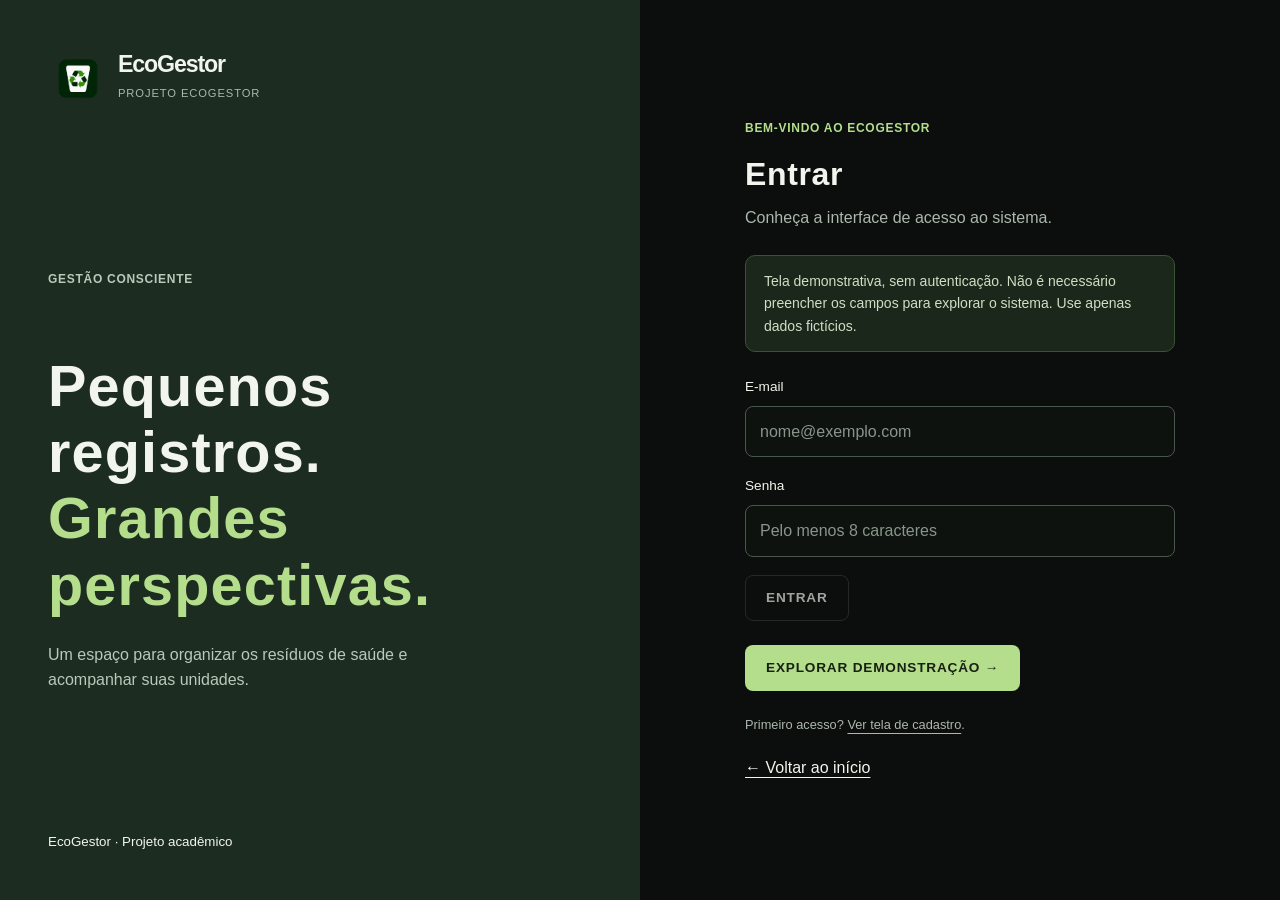
==== commit 762f04b9: "Add js e a função completa de demonstração" ====
--- a/PROJETO-ECOGESTOR-HTML-CSS/PROJETO-ECOGESTOR-HTML-CSS/checklist.html
+++ b/PROJETO-ECOGESTOR-HTML-CSS/PROJETO-ECOGESTOR-HTML-CSS/checklist.html
@@ -3,16 +3,15 @@
 <head>
   <meta charset="UTF-8">
   <meta name="viewport" content="width=device-width, initial-scale=1.0">
-  <meta name="description" content="EcoGestor: protótipo acadêmico de gerenciamento de resíduos de unidades de saúde.">
+  <meta name="description" content="EcoGestor: gerenciamento de resíduos de unidades de saúde.">
   <title>Checklist do colaborador | EcoGestor</title>
   <link rel="icon" href="assets/img/logo.png" type="image/png">
   <link rel="stylesheet" href="assets/css/style.css">
+  <script src="assets/js/auth.js" data-protegido></script>
 </head>
 <body>
   <a class="skip-link" href="#conteudo">Pular para o conteúdo</a>
   <div class="app">
- 
-    
     <aside class="sidebar">
       <a class="brand" href="index.html"><img src="assets/img/logo.png" alt="" width="38" height="38"><span><strong>EcoGestor</strong><small>PROJETO ECOGESTOR</small></span></a>
       <nav aria-label="Menu principal">
@@ -29,94 +28,107 @@
       <div class="sidebar-bottom"><span class="badge">Versão acadêmica</span><p>Um cuidado a mais com o futuro.</p><a href="index.html">← Voltar à apresentação</a></div>
     </aside>
     <div class="workspace">
-      <header class="topbar"><span>EcoGestor / Checklist do colaborador</span><span class="profile"><span class="avatar" aria-hidden="true">EG</span><span class="profile-name">Visitante</span><span class="badge">Demonstração</span></span></header>
+      <header class="topbar"><span>EcoGestor / Checklist do colaborador</span><span class="profile"><span class="avatar" aria-hidden="true">EG</span><span class="profile-name"></span></span></header>
       <main id="conteudo" class="content">
-        <div class="page-heading"><div><p class="eyebrow">Gestão de resíduos de saúde</p><h1>Checklist do colaborador</h1><p class="description">Confira as condições dos ambientes e registre sua avaliação.</p></div></div>
-        <p class="notice" id="aviso-checklist">Preenchimento demonstrativo. As respostas não são salvas; não há cálculo automático de conformidade. Abra cada seção para avaliar os itens.</p>
-        <form aria-describedby="aviso-checklist">
-          <div class="panel"><fieldset><legend>Identificação da avaliação</legend><div class="grid-2"><div class="field"><label for="unidade">Unidade</label><select id="unidade" required><option value="">Selecione uma unidade</option><option>Unidade Centro — João Pessoa</option><option>Unidade Norte — Guarabira</option><option>Unidade Sul — Santa Rita</option><option>Unidade Leste — Bayeux</option></select></div><div class="field"><label for="colaborador">Colaborador</label><input id="colaborador" type="text" placeholder="Nome do colaborador"></div><div class="field"><label for="data-visita">Data da visita</label><input id="data-visita" type="date"></div><div class="field"><label for="visita">Visita</label><select id="visita"><option>Primeira visita</option><option>Segunda visita</option></select></div></div></fieldset></div>
-          <p class="form-note">Marque uma resposta por item: conforme, não conforme ou não se aplica.</p>
-          <details class="panel checklist-section" open><summary>Jardim · 4 itens</summary>
-            <fieldset><legend>1.1. A grama está hidratada?</legend><div class="radio-options"><label class="check-label" for="item-1.1-C"><input type="radio" id="item-1.1-C" name="item-1.1" value="C">Conforme</label><label class="check-label" for="item-1.1-NC"><input type="radio" id="item-1.1-NC" name="item-1.1" value="NC">Não conforme</label><label class="check-label" for="item-1.1-NA"><input type="radio" id="item-1.1-NA" name="item-1.1" value="NA">Não se aplica</label></div></fieldset>
-            <fieldset><legend>1.2. Gramado limpo?</legend><div class="radio-options"><label class="check-label" for="item-1.2-C"><input type="radio" id="item-1.2-C" name="item-1.2" value="C">Conforme</label><label class="check-label" for="item-1.2-NC"><input type="radio" id="item-1.2-NC" name="item-1.2" value="NC">Não conforme</label><label class="check-label" for="item-1.2-NA"><input type="radio" id="item-1.2-NA" name="item-1.2" value="NA">Não se aplica</label></div></fieldset>
-            <fieldset><legend>1.3. Poda - As plantas estão no tamanho padrão?</legend><div class="radio-options"><label class="check-label" for="item-1.3-C"><input type="radio" id="item-1.3-C" name="item-1.3" value="C">Conforme</label><label class="check-label" for="item-1.3-NC"><input type="radio" id="item-1.3-NC" name="item-1.3" value="NC">Não conforme</label><label class="check-label" for="item-1.3-NA"><input type="radio" id="item-1.3-NA" name="item-1.3" value="NA">Não se aplica</label></div></fieldset>
-            <fieldset><legend>1.4. Está faltando repor as plantas?</legend><div class="radio-options"><label class="check-label" for="item-1.4-C"><input type="radio" id="item-1.4-C" name="item-1.4" value="C">Conforme</label><label class="check-label" for="item-1.4-NC"><input type="radio" id="item-1.4-NC" name="item-1.4" value="NC">Não conforme</label><label class="check-label" for="item-1.4-NA"><input type="radio" id="item-1.4-NA" name="item-1.4" value="NA">Não se aplica</label></div></fieldset>
+        <div class="page-heading"><div><p class="eyebrow">Gestão de resíduos de saúde</p><h1>Checklist do colaborador</h1><p class="description">Avalie os ambientes, veja a conformidade da visita e consulte o histórico. Os dados ficam salvos neste navegador.</p></div></div>
+        <p id="mensagem-form" class="notice" role="status" aria-live="polite" hidden></p>
+        <form id="form-checklist" novalidate>
+          <div class="panel"><fieldset><legend>Identificação da avaliação</legend><div class="grid-2">
+            <div class="field"><label for="unidade">Unidade</label><select id="unidade" name="unidade" required></select></div>
+            <div class="field"><label for="colaborador">Colaborador</label><input id="colaborador" name="colaborador" type="text" maxlength="80" placeholder="Nome do colaborador" required></div>
+            <div class="field"><label for="data-visita">Data da visita</label><input id="data-visita" name="data" type="date" required></div>
+            <div class="field"><label for="visita">Visita</label><select id="visita" name="visita"><option>Primeira visita</option><option>Segunda visita</option></select></div>
+          </div></fieldset></div>
+          <p class="form-note">Marque uma resposta por item: conforme, não conforme ou não se aplica. <strong id="contador-respostas">0 de 62 itens respondidos</strong>.</p>
+          <details class="panel checklist-section" open data-secao="Jardim"><summary><span>Jardim · 4 itens</span><span class="secao-progresso" aria-live="polite"></span></summary>
+            <fieldset data-item="1.1"><legend>1.1. A grama está hidratada?</legend><div class="radio-options"><label class="check-label" for="item-1.1-C"><input type="radio" id="item-1.1-C" name="item-1.1" value="C">Conforme</label><label class="check-label" for="item-1.1-NC"><input type="radio" id="item-1.1-NC" name="item-1.1" value="NC">Não conforme</label><label class="check-label" for="item-1.1-NA"><input type="radio" id="item-1.1-NA" name="item-1.1" value="NA">Não se aplica</label></div></fieldset>
+            <fieldset data-item="1.2"><legend>1.2. Gramado limpo?</legend><div class="radio-options"><label class="check-label" for="item-1.2-C"><input type="radio" id="item-1.2-C" name="item-1.2" value="C">Conforme</label><label class="check-label" for="item-1.2-NC"><input type="radio" id="item-1.2-NC" name="item-1.2" value="NC">Não conforme</label><label class="check-label" for="item-1.2-NA"><input type="radio" id="item-1.2-NA" name="item-1.2" value="NA">Não se aplica</label></div></fieldset>
+            <fieldset data-item="1.3"><legend>1.3. Poda - As plantas estão no tamanho padrão?</legend><div class="radio-options"><label class="check-label" for="item-1.3-C"><input type="radio" id="item-1.3-C" name="item-1.3" value="C">Conforme</label><label class="check-label" for="item-1.3-NC"><input type="radio" id="item-1.3-NC" name="item-1.3" value="NC">Não conforme</label><label class="check-label" for="item-1.3-NA"><input type="radio" id="item-1.3-NA" name="item-1.3" value="NA">Não se aplica</label></div></fieldset>
+            <fieldset data-item="1.4"><legend>1.4. Está faltando repor as plantas?</legend><div class="radio-options"><label class="check-label" for="item-1.4-C"><input type="radio" id="item-1.4-C" name="item-1.4" value="C">Conforme</label><label class="check-label" for="item-1.4-NC"><input type="radio" id="item-1.4-NC" name="item-1.4" value="NC">Não conforme</label><label class="check-label" for="item-1.4-NA"><input type="radio" id="item-1.4-NA" name="item-1.4" value="NA">Não se aplica</label></div></fieldset>
           </details>
-          <details class="panel checklist-section"><summary>Recepção · 10 itens</summary>
-            <fieldset><legend>2.1. A bancada e as cadeiras estão limpas?</legend><div class="radio-options"><label class="check-label" for="item-2.1-C"><input type="radio" id="item-2.1-C" name="item-2.1" value="C">Conforme</label><label class="check-label" for="item-2.1-NC"><input type="radio" id="item-2.1-NC" name="item-2.1" value="NC">Não conforme</label><label class="check-label" for="item-2.1-NA"><input type="radio" id="item-2.1-NA" name="item-2.1" value="NA">Não se aplica</label></div></fieldset>
-            <fieldset><legend>2.2. Bebedouro - Está devidamente higienizado?</legend><div class="radio-options"><label class="check-label" for="item-2.2-C"><input type="radio" id="item-2.2-C" name="item-2.2" value="C">Conforme</label><label class="check-label" for="item-2.2-NC"><input type="radio" id="item-2.2-NC" name="item-2.2" value="NC">Não conforme</label><label class="check-label" for="item-2.2-NA"><input type="radio" id="item-2.2-NA" name="item-2.2" value="NA">Não se aplica</label></div></fieldset>
-            <fieldset><legend>2.3. Cafeteria - Está devidamente higienizada?</legend><div class="radio-options"><label class="check-label" for="item-2.3-C"><input type="radio" id="item-2.3-C" name="item-2.3" value="C">Conforme</label><label class="check-label" for="item-2.3-NC"><input type="radio" id="item-2.3-NC" name="item-2.3" value="NC">Não conforme</label><label class="check-label" for="item-2.3-NA"><input type="radio" id="item-2.3-NA" name="item-2.3" value="NA">Não se aplica</label></div></fieldset>
-            <fieldset><legend>2.4. Os equipamentos estão em bom estado de utilização?</legend><div class="radio-options"><label class="check-label" for="item-2.4-C"><input type="radio" id="item-2.4-C" name="item-2.4" value="C">Conforme</label><label class="check-label" for="item-2.4-NC"><input type="radio" id="item-2.4-NC" name="item-2.4" value="NC">Não conforme</label><label class="check-label" for="item-2.4-NA"><input type="radio" id="item-2.4-NA" name="item-2.4" value="NA">Não se aplica</label></div></fieldset>
-            <fieldset><legend>2.5. As paredes estão sem teias de aranha e sem mofo?</legend><div class="radio-options"><label class="check-label" for="item-2.5-C"><input type="radio" id="item-2.5-C" name="item-2.5" value="C">Conforme</label><label class="check-label" for="item-2.5-NC"><input type="radio" id="item-2.5-NC" name="item-2.5" value="NC">Não conforme</label><label class="check-label" for="item-2.5-NA"><input type="radio" id="item-2.5-NA" name="item-2.5" value="NA">Não se aplica</label></div></fieldset>
-            <fieldset><legend>2.6. As janelas estão sem poeira?</legend><div class="radio-options"><label class="check-label" for="item-2.6-C"><input type="radio" id="item-2.6-C" name="item-2.6" value="C">Conforme</label><label class="check-label" for="item-2.6-NC"><input type="radio" id="item-2.6-NC" name="item-2.6" value="NC">Não conforme</label><label class="check-label" for="item-2.6-NA"><input type="radio" id="item-2.6-NA" name="item-2.6" value="NA">Não se aplica</label></div></fieldset>
-            <fieldset><legend>2.7. O lixo foi recolhido?</legend><div class="radio-options"><label class="check-label" for="item-2.7-C"><input type="radio" id="item-2.7-C" name="item-2.7" value="C">Conforme</label><label class="check-label" for="item-2.7-NC"><input type="radio" id="item-2.7-NC" name="item-2.7" value="NC">Não conforme</label><label class="check-label" for="item-2.7-NA"><input type="radio" id="item-2.7-NA" name="item-2.7" value="NA">Não se aplica</label></div></fieldset>
-            <fieldset><legend>2.8. O piso está limpo e sem manchas?</legend><div class="radio-options"><label class="check-label" for="item-2.8-C"><input type="radio" id="item-2.8-C" name="item-2.8" value="C">Conforme</label><label class="check-label" for="item-2.8-NC"><input type="radio" id="item-2.8-NC" name="item-2.8" value="NC">Não conforme</label><label class="check-label" for="item-2.8-NA"><input type="radio" id="item-2.8-NA" name="item-2.8" value="NA">Não se aplica</label></div></fieldset>
-            <fieldset><legend>2.9. As portas estão limpas e sem manchas?</legend><div class="radio-options"><label class="check-label" for="item-2.9-C"><input type="radio" id="item-2.9-C" name="item-2.9" value="C">Conforme</label><label class="check-label" for="item-2.9-NC"><input type="radio" id="item-2.9-NC" name="item-2.9" value="NC">Não conforme</label><label class="check-label" for="item-2.9-NA"><input type="radio" id="item-2.9-NA" name="item-2.9" value="NA">Não se aplica</label></div></fieldset>
-            <fieldset><legend>2.10. O teto está sem teia e sem poeira?</legend><div class="radio-options"><label class="check-label" for="item-2.10-C"><input type="radio" id="item-2.10-C" name="item-2.10" value="C">Conforme</label><label class="check-label" for="item-2.10-NC"><input type="radio" id="item-2.10-NC" name="item-2.10" value="NC">Não conforme</label><label class="check-label" for="item-2.10-NA"><input type="radio" id="item-2.10-NA" name="item-2.10" value="NA">Não se aplica</label></div></fieldset>
+          <details class="panel checklist-section" data-secao="Recepção"><summary><span>Recepção · 10 itens</span><span class="secao-progresso" aria-live="polite"></span></summary>
+            <fieldset data-item="2.1"><legend>2.1. A bancada e as cadeiras estão limpas?</legend><div class="radio-options"><label class="check-label" for="item-2.1-C"><input type="radio" id="item-2.1-C" name="item-2.1" value="C">Conforme</label><label class="check-label" for="item-2.1-NC"><input type="radio" id="item-2.1-NC" name="item-2.1" value="NC">Não conforme</label><label class="check-label" for="item-2.1-NA"><input type="radio" id="item-2.1-NA" name="item-2.1" value="NA">Não se aplica</label></div></fieldset>
+            <fieldset data-item="2.2"><legend>2.2. Bebedouro - Está devidamente higienizado?</legend><div class="radio-options"><label class="check-label" for="item-2.2-C"><input type="radio" id="item-2.2-C" name="item-2.2" value="C">Conforme</label><label class="check-label" for="item-2.2-NC"><input type="radio" id="item-2.2-NC" name="item-2.2" value="NC">Não conforme</label><label class="check-label" for="item-2.2-NA"><input type="radio" id="item-2.2-NA" name="item-2.2" value="NA">Não se aplica</label></div></fieldset>
+            <fieldset data-item="2.3"><legend>2.3. Cafeteria - Está devidamente higienizada?</legend><div class="radio-options"><label class="check-label" for="item-2.3-C"><input type="radio" id="item-2.3-C" name="item-2.3" value="C">Conforme</label><label class="check-label" for="item-2.3-NC"><input type="radio" id="item-2.3-NC" name="item-2.3" value="NC">Não conforme</label><label class="check-label" for="item-2.3-NA"><input type="radio" id="item-2.3-NA" name="item-2.3" value="NA">Não se aplica</label></div></fieldset>
+            <fieldset data-item="2.4"><legend>2.4. Os equipamentos estão em bom estado de utilização?</legend><div class="radio-options"><label class="check-label" for="item-2.4-C"><input type="radio" id="item-2.4-C" name="item-2.4" value="C">Conforme</label><label class="check-label" for="item-2.4-NC"><input type="radio" id="item-2.4-NC" name="item-2.4" value="NC">Não conforme</label><label class="check-label" for="item-2.4-NA"><input type="radio" id="item-2.4-NA" name="item-2.4" value="NA">Não se aplica</label></div></fieldset>
+            <fieldset data-item="2.5"><legend>2.5. As paredes estão sem teias de aranha e sem mofo?</legend><div class="radio-options"><label class="check-label" for="item-2.5-C"><input type="radio" id="item-2.5-C" name="item-2.5" value="C">Conforme</label><label class="check-label" for="item-2.5-NC"><input type="radio" id="item-2.5-NC" name="item-2.5" value="NC">Não conforme</label><label class="check-label" for="item-2.5-NA"><input type="radio" id="item-2.5-NA" name="item-2.5" value="NA">Não se aplica</label></div></fieldset>
+            <fieldset data-item="2.6"><legend>2.6. As janelas estão sem poeira?</legend><div class="radio-options"><label class="check-label" for="item-2.6-C"><input type="radio" id="item-2.6-C" name="item-2.6" value="C">Conforme</label><label class="check-label" for="item-2.6-NC"><input type="radio" id="item-2.6-NC" name="item-2.6" value="NC">Não conforme</label><label class="check-label" for="item-2.6-NA"><input type="radio" id="item-2.6-NA" name="item-2.6" value="NA">Não se aplica</label></div></fieldset>
+            <fieldset data-item="2.7"><legend>2.7. O lixo foi recolhido?</legend><div class="radio-options"><label class="check-label" for="item-2.7-C"><input type="radio" id="item-2.7-C" name="item-2.7" value="C">Conforme</label><label class="check-label" for="item-2.7-NC"><input type="radio" id="item-2.7-NC" name="item-2.7" value="NC">Não conforme</label><label class="check-label" for="item-2.7-NA"><input type="radio" id="item-2.7-NA" name="item-2.7" value="NA">Não se aplica</label></div></fieldset>
+            <fieldset data-item="2.8"><legend>2.8. O piso está limpo e sem manchas?</legend><div class="radio-options"><label class="check-label" for="item-2.8-C"><input type="radio" id="item-2.8-C" name="item-2.8" value="C">Conforme</label><label class="check-label" for="item-2.8-NC"><input type="radio" id="item-2.8-NC" name="item-2.8" value="NC">Não conforme</label><label class="check-label" for="item-2.8-NA"><input type="radio" id="item-2.8-NA" name="item-2.8" value="NA">Não se aplica</label></div></fieldset>
+            <fieldset data-item="2.9"><legend>2.9. As portas estão limpas e sem manchas?</legend><div class="radio-options"><label class="check-label" for="item-2.9-C"><input type="radio" id="item-2.9-C" name="item-2.9" value="C">Conforme</label><label class="check-label" for="item-2.9-NC"><input type="radio" id="item-2.9-NC" name="item-2.9" value="NC">Não conforme</label><label class="check-label" for="item-2.9-NA"><input type="radio" id="item-2.9-NA" name="item-2.9" value="NA">Não se aplica</label></div></fieldset>
+            <fieldset data-item="2.10"><legend>2.10. O teto está sem teia e sem poeira?</legend><div class="radio-options"><label class="check-label" for="item-2.10-C"><input type="radio" id="item-2.10-C" name="item-2.10" value="C">Conforme</label><label class="check-label" for="item-2.10-NC"><input type="radio" id="item-2.10-NC" name="item-2.10" value="NC">Não conforme</label><label class="check-label" for="item-2.10-NA"><input type="radio" id="item-2.10-NA" name="item-2.10" value="NA">Não se aplica</label></div></fieldset>
           </details>
-          <details class="panel checklist-section"><summary>Salas de atendimentos · 10 itens</summary>
-            <fieldset><legend>3.1. As camas estão limpas e organizadas?</legend><div class="radio-options"><label class="check-label" for="item-3.1-C"><input type="radio" id="item-3.1-C" name="item-3.1" value="C">Conforme</label><label class="check-label" for="item-3.1-NC"><input type="radio" id="item-3.1-NC" name="item-3.1" value="NC">Não conforme</label><label class="check-label" for="item-3.1-NA"><input type="radio" id="item-3.1-NA" name="item-3.1" value="NA">Não se aplica</label></div></fieldset>
-            <fieldset><legend>3.2. Os equipamentos estão em bom estado de utilização?</legend><div class="radio-options"><label class="check-label" for="item-3.2-C"><input type="radio" id="item-3.2-C" name="item-3.2" value="C">Conforme</label><label class="check-label" for="item-3.2-NC"><input type="radio" id="item-3.2-NC" name="item-3.2" value="NC">Não conforme</label><label class="check-label" for="item-3.2-NA"><input type="radio" id="item-3.2-NA" name="item-3.2" value="NA">Não se aplica</label></div></fieldset>
-            <fieldset><legend>3.3. As janelas estão sem poeira?</legend><div class="radio-options"><label class="check-label" for="item-3.3-C"><input type="radio" id="item-3.3-C" name="item-3.3" value="C">Conforme</label><label class="check-label" for="item-3.3-NC"><input type="radio" id="item-3.3-NC" name="item-3.3" value="NC">Não conforme</label><label class="check-label" for="item-3.3-NA"><input type="radio" id="item-3.3-NA" name="item-3.3" value="NA">Não se aplica</label></div></fieldset>
-            <fieldset><legend>3.4. O lixo foi recolhido?</legend><div class="radio-options"><label class="check-label" for="item-3.4-C"><input type="radio" id="item-3.4-C" name="item-3.4" value="C">Conforme</label><label class="check-label" for="item-3.4-NC"><input type="radio" id="item-3.4-NC" name="item-3.4" value="NC">Não conforme</label><label class="check-label" for="item-3.4-NA"><input type="radio" id="item-3.4-NA" name="item-3.4" value="NA">Não se aplica</label></div></fieldset>
-            <fieldset><legend>3.5. As paredes estão sem teias de aranha e sem mofo?</legend><div class="radio-options"><label class="check-label" for="item-3.5-C"><input type="radio" id="item-3.5-C" name="item-3.5" value="C">Conforme</label><label class="check-label" for="item-3.5-NC"><input type="radio" id="item-3.5-NC" name="item-3.5" value="NC">Não conforme</label><label class="check-label" for="item-3.5-NA"><input type="radio" id="item-3.5-NA" name="item-3.5" value="NA">Não se aplica</label></div></fieldset>
-            <fieldset><legend>3.6. O piso está limpo e sem manchas?</legend><div class="radio-options"><label class="check-label" for="item-3.6-C"><input type="radio" id="item-3.6-C" name="item-3.6" value="C">Conforme</label><label class="check-label" for="item-3.6-NC"><input type="radio" id="item-3.6-NC" name="item-3.6" value="NC">Não conforme</label><label class="check-label" for="item-3.6-NA"><input type="radio" id="item-3.6-NA" name="item-3.6" value="NA">Não se aplica</label></div></fieldset>
-            <fieldset><legend>3.7. As portas estão limpas e sem manchas?</legend><div class="radio-options"><label class="check-label" for="item-3.7-C"><input type="radio" id="item-3.7-C" name="item-3.7" value="C">Conforme</label><label class="check-label" for="item-3.7-NC"><input type="radio" id="item-3.7-NC" name="item-3.7" value="NC">Não conforme</label><label class="check-label" for="item-3.7-NA"><input type="radio" id="item-3.7-NA" name="item-3.7" value="NA">Não se aplica</label></div></fieldset>
-            <fieldset><legend>3.8. O recipiente do papel toalha está abastecido?</legend><div class="radio-options"><label class="check-label" for="item-3.8-C"><input type="radio" id="item-3.8-C" name="item-3.8" value="C">Conforme</label><label class="check-label" for="item-3.8-NC"><input type="radio" id="item-3.8-NC" name="item-3.8" value="NC">Não conforme</label><label class="check-label" for="item-3.8-NA"><input type="radio" id="item-3.8-NA" name="item-3.8" value="NA">Não se aplica</label></div></fieldset>
-            <fieldset><legend>3.9. O recipiente do sabonete líquido está abastecido?</legend><div class="radio-options"><label class="check-label" for="item-3.9-C"><input type="radio" id="item-3.9-C" name="item-3.9" value="C">Conforme</label><label class="check-label" for="item-3.9-NC"><input type="radio" id="item-3.9-NC" name="item-3.9" value="NC">Não conforme</label><label class="check-label" for="item-3.9-NA"><input type="radio" id="item-3.9-NA" name="item-3.9" value="NA">Não se aplica</label></div></fieldset>
-            <fieldset><legend>3.10. O teto está sem teia e sem poeira?</legend><div class="radio-options"><label class="check-label" for="item-3.10-C"><input type="radio" id="item-3.10-C" name="item-3.10" value="C">Conforme</label><label class="check-label" for="item-3.10-NC"><input type="radio" id="item-3.10-NC" name="item-3.10" value="NC">Não conforme</label><label class="check-label" for="item-3.10-NA"><input type="radio" id="item-3.10-NA" name="item-3.10" value="NA">Não se aplica</label></div></fieldset>
+          <details class="panel checklist-section" data-secao="Salas de atendimentos"><summary><span>Salas de atendimentos · 10 itens</span><span class="secao-progresso" aria-live="polite"></span></summary>
+            <fieldset data-item="3.1"><legend>3.1. As camas estão limpas e organizadas?</legend><div class="radio-options"><label class="check-label" for="item-3.1-C"><input type="radio" id="item-3.1-C" name="item-3.1" value="C">Conforme</label><label class="check-label" for="item-3.1-NC"><input type="radio" id="item-3.1-NC" name="item-3.1" value="NC">Não conforme</label><label class="check-label" for="item-3.1-NA"><input type="radio" id="item-3.1-NA" name="item-3.1" value="NA">Não se aplica</label></div></fieldset>
+            <fieldset data-item="3.2"><legend>3.2. Os equipamentos estão em bom estado de utilização?</legend><div class="radio-options"><label class="check-label" for="item-3.2-C"><input type="radio" id="item-3.2-C" name="item-3.2" value="C">Conforme</label><label class="check-label" for="item-3.2-NC"><input type="radio" id="item-3.2-NC" name="item-3.2" value="NC">Não conforme</label><label class="check-label" for="item-3.2-NA"><input type="radio" id="item-3.2-NA" name="item-3.2" value="NA">Não se aplica</label></div></fieldset>
+            <fieldset data-item="3.3"><legend>3.3. As janelas estão sem poeira?</legend><div class="radio-options"><label class="check-label" for="item-3.3-C"><input type="radio" id="item-3.3-C" name="item-3.3" value="C">Conforme</label><label class="check-label" for="item-3.3-NC"><input type="radio" id="item-3.3-NC" name="item-3.3" value="NC">Não conforme</label><label class="check-label" for="item-3.3-NA"><input type="radio" id="item-3.3-NA" name="item-3.3" value="NA">Não se aplica</label></div></fieldset>
+            <fieldset data-item="3.4"><legend>3.4. O lixo foi recolhido?</legend><div class="radio-options"><label class="check-label" for="item-3.4-C"><input type="radio" id="item-3.4-C" name="item-3.4" value="C">Conforme</label><label class="check-label" for="item-3.4-NC"><input type="radio" id="item-3.4-NC" name="item-3.4" value="NC">Não conforme</label><label class="check-label" for="item-3.4-NA"><input type="radio" id="item-3.4-NA" name="item-3.4" value="NA">Não se aplica</label></div></fieldset>
+            <fieldset data-item="3.5"><legend>3.5. As paredes estão sem teias de aranha e sem mofo?</legend><div class="radio-options"><label class="check-label" for="item-3.5-C"><input type="radio" id="item-3.5-C" name="item-3.5" value="C">Conforme</label><label class="check-label" for="item-3.5-NC"><input type="radio" id="item-3.5-NC" name="item-3.5" value="NC">Não conforme</label><label class="check-label" for="item-3.5-NA"><input type="radio" id="item-3.5-NA" name="item-3.5" value="NA">Não se aplica</label></div></fieldset>
+            <fieldset data-item="3.6"><legend>3.6. O piso está limpo e sem manchas?</legend><div class="radio-options"><label class="check-label" for="item-3.6-C"><input type="radio" id="item-3.6-C" name="item-3.6" value="C">Conforme</label><label class="check-label" for="item-3.6-NC"><input type="radio" id="item-3.6-NC" name="item-3.6" value="NC">Não conforme</label><label class="check-label" for="item-3.6-NA"><input type="radio" id="item-3.6-NA" name="item-3.6" value="NA">Não se aplica</label></div></fieldset>
+            <fieldset data-item="3.7"><legend>3.7. As portas estão limpas e sem manchas?</legend><div class="radio-options"><label class="check-label" for="item-3.7-C"><input type="radio" id="item-3.7-C" name="item-3.7" value="C">Conforme</label><label class="check-label" for="item-3.7-NC"><input type="radio" id="item-3.7-NC" name="item-3.7" value="NC">Não conforme</label><label class="check-label" for="item-3.7-NA"><input type="radio" id="item-3.7-NA" name="item-3.7" value="NA">Não se aplica</label></div></fieldset>
+            <fieldset data-item="3.8"><legend>3.8. O recipiente do papel toalha está abastecido?</legend><div class="radio-options"><label class="check-label" for="item-3.8-C"><input type="radio" id="item-3.8-C" name="item-3.8" value="C">Conforme</label><label class="check-label" for="item-3.8-NC"><input type="radio" id="item-3.8-NC" name="item-3.8" value="NC">Não conforme</label><label class="check-label" for="item-3.8-NA"><input type="radio" id="item-3.8-NA" name="item-3.8" value="NA">Não se aplica</label></div></fieldset>
+            <fieldset data-item="3.9"><legend>3.9. O recipiente do sabonete líquido está abastecido?</legend><div class="radio-options"><label class="check-label" for="item-3.9-C"><input type="radio" id="item-3.9-C" name="item-3.9" value="C">Conforme</label><label class="check-label" for="item-3.9-NC"><input type="radio" id="item-3.9-NC" name="item-3.9" value="NC">Não conforme</label><label class="check-label" for="item-3.9-NA"><input type="radio" id="item-3.9-NA" name="item-3.9" value="NA">Não se aplica</label></div></fieldset>
+            <fieldset data-item="3.10"><legend>3.10. O teto está sem teia e sem poeira?</legend><div class="radio-options"><label class="check-label" for="item-3.10-C"><input type="radio" id="item-3.10-C" name="item-3.10" value="C">Conforme</label><label class="check-label" for="item-3.10-NC"><input type="radio" id="item-3.10-NC" name="item-3.10" value="NC">Não conforme</label><label class="check-label" for="item-3.10-NA"><input type="radio" id="item-3.10-NA" name="item-3.10" value="NA">Não se aplica</label></div></fieldset>
           </details>
-          <details class="panel checklist-section"><summary>Sala administrativa · 9 itens</summary>
-            <fieldset><legend>4.1. As camas estão limpas e organizadas?</legend><div class="radio-options"><label class="check-label" for="item-4.1-C"><input type="radio" id="item-4.1-C" name="item-4.1" value="C">Conforme</label><label class="check-label" for="item-4.1-NC"><input type="radio" id="item-4.1-NC" name="item-4.1" value="NC">Não conforme</label><label class="check-label" for="item-4.1-NA"><input type="radio" id="item-4.1-NA" name="item-4.1" value="NA">Não se aplica</label></div></fieldset>
-            <fieldset><legend>4.2. Os equipamentos estão em bom estado de utilização?</legend><div class="radio-options"><label class="check-label" for="item-4.2-C"><input type="radio" id="item-4.2-C" name="item-4.2" value="C">Conforme</label><label class="check-label" for="item-4.2-NC"><input type="radio" id="item-4.2-NC" name="item-4.2" value="NC">Não conforme</label><label class="check-label" for="item-4.2-NA"><input type="radio" id="item-4.2-NA" name="item-4.2" value="NA">Não se aplica</label></div></fieldset>
-            <fieldset><legend>4.3. As janelas estão sem poeira?</legend><div class="radio-options"><label class="check-label" for="item-4.3-C"><input type="radio" id="item-4.3-C" name="item-4.3" value="C">Conforme</label><label class="check-label" for="item-4.3-NC"><input type="radio" id="item-4.3-NC" name="item-4.3" value="NC">Não conforme</label><label class="check-label" for="item-4.3-NA"><input type="radio" id="item-4.3-NA" name="item-4.3" value="NA">Não se aplica</label></div></fieldset>
-            <fieldset><legend>4.4. O lixo foi recolhido?</legend><div class="radio-options"><label class="check-label" for="item-4.4-C"><input type="radio" id="item-4.4-C" name="item-4.4" value="C">Conforme</label><label class="check-label" for="item-4.4-NC"><input type="radio" id="item-4.4-NC" name="item-4.4" value="NC">Não conforme</label><label class="check-label" for="item-4.4-NA"><input type="radio" id="item-4.4-NA" name="item-4.4" value="NA">Não se aplica</label></div></fieldset>
-            <fieldset><legend>4.5. A mesa está limpa, sem mancha e organizada?</legend><div class="radio-options"><label class="check-label" for="item-4.5-C"><input type="radio" id="item-4.5-C" name="item-4.5" value="C">Conforme</label><label class="check-label" for="item-4.5-NC"><input type="radio" id="item-4.5-NC" name="item-4.5" value="NC">Não conforme</label><label class="check-label" for="item-4.5-NA"><input type="radio" id="item-4.5-NA" name="item-4.5" value="NA">Não se aplica</label></div></fieldset>
-            <fieldset><legend>4.6. As paredes estão sem teias de aranha e sem mofo?</legend><div class="radio-options"><label class="check-label" for="item-4.6-C"><input type="radio" id="item-4.6-C" name="item-4.6" value="C">Conforme</label><label class="check-label" for="item-4.6-NC"><input type="radio" id="item-4.6-NC" name="item-4.6" value="NC">Não conforme</label><label class="check-label" for="item-4.6-NA"><input type="radio" id="item-4.6-NA" name="item-4.6" value="NA">Não se aplica</label></div></fieldset>
-            <fieldset><legend>4.7. O piso está limpo e sem manchas?</legend><div class="radio-options"><label class="check-label" for="item-4.7-C"><input type="radio" id="item-4.7-C" name="item-4.7" value="C">Conforme</label><label class="check-label" for="item-4.7-NC"><input type="radio" id="item-4.7-NC" name="item-4.7" value="NC">Não conforme</label><label class="check-label" for="item-4.7-NA"><input type="radio" id="item-4.7-NA" name="item-4.7" value="NA">Não se aplica</label></div></fieldset>
-            <fieldset><legend>4.8. As portas estão limpas e sem manchas?</legend><div class="radio-options"><label class="check-label" for="item-4.8-C"><input type="radio" id="item-4.8-C" name="item-4.8" value="C">Conforme</label><label class="check-label" for="item-4.8-NC"><input type="radio" id="item-4.8-NC" name="item-4.8" value="NC">Não conforme</label><label class="check-label" for="item-4.8-NA"><input type="radio" id="item-4.8-NA" name="item-4.8" value="NA">Não se aplica</label></div></fieldset>
-            <fieldset><legend>4.9. O teto está sem teia e sem poeira?</legend><div class="radio-options"><label class="check-label" for="item-4.9-C"><input type="radio" id="item-4.9-C" name="item-4.9" value="C">Conforme</label><label class="check-label" for="item-4.9-NC"><input type="radio" id="item-4.9-NC" name="item-4.9" value="NC">Não conforme</label><label class="check-label" for="item-4.9-NA"><input type="radio" id="item-4.9-NA" name="item-4.9" value="NA">Não se aplica</label></div></fieldset>
+          <details class="panel checklist-section" data-secao="Sala administrativa"><summary><span>Sala administrativa · 9 itens</span><span class="secao-progresso" aria-live="polite"></span></summary>
+            <fieldset data-item="4.1"><legend>4.1. As camas estão limpas e organizadas?</legend><div class="radio-options"><label class="check-label" for="item-4.1-C"><input type="radio" id="item-4.1-C" name="item-4.1" value="C">Conforme</label><label class="check-label" for="item-4.1-NC"><input type="radio" id="item-4.1-NC" name="item-4.1" value="NC">Não conforme</label><label class="check-label" for="item-4.1-NA"><input type="radio" id="item-4.1-NA" name="item-4.1" value="NA">Não se aplica</label></div></fieldset>
+            <fieldset data-item="4.2"><legend>4.2. Os equipamentos estão em bom estado de utilização?</legend><div class="radio-options"><label class="check-label" for="item-4.2-C"><input type="radio" id="item-4.2-C" name="item-4.2" value="C">Conforme</label><label class="check-label" for="item-4.2-NC"><input type="radio" id="item-4.2-NC" name="item-4.2" value="NC">Não conforme</label><label class="check-label" for="item-4.2-NA"><input type="radio" id="item-4.2-NA" name="item-4.2" value="NA">Não se aplica</label></div></fieldset>
+            <fieldset data-item="4.3"><legend>4.3. As janelas estão sem poeira?</legend><div class="radio-options"><label class="check-label" for="item-4.3-C"><input type="radio" id="item-4.3-C" name="item-4.3" value="C">Conforme</label><label class="check-label" for="item-4.3-NC"><input type="radio" id="item-4.3-NC" name="item-4.3" value="NC">Não conforme</label><label class="check-label" for="item-4.3-NA"><input type="radio" id="item-4.3-NA" name="item-4.3" value="NA">Não se aplica</label></div></fieldset>
+            <fieldset data-item="4.4"><legend>4.4. O lixo foi recolhido?</legend><div class="radio-options"><label class="check-label" for="item-4.4-C"><input type="radio" id="item-4.4-C" name="item-4.4" value="C">Conforme</label><label class="check-label" for="item-4.4-NC"><input type="radio" id="item-4.4-NC" name="item-4.4" value="NC">Não conforme</label><label class="check-label" for="item-4.4-NA"><input type="radio" id="item-4.4-NA" name="item-4.4" value="NA">Não se aplica</label></div></fieldset>
+            <fieldset data-item="4.5"><legend>4.5. A mesa está limpa, sem mancha e organizada?</legend><div class="radio-options"><label class="check-label" for="item-4.5-C"><input type="radio" id="item-4.5-C" name="item-4.5" value="C">Conforme</label><label class="check-label" for="item-4.5-NC"><input type="radio" id="item-4.5-NC" name="item-4.5" value="NC">Não conforme</label><label class="check-label" for="item-4.5-NA"><input type="radio" id="item-4.5-NA" name="item-4.5" value="NA">Não se aplica</label></div></fieldset>
+            <fieldset data-item="4.6"><legend>4.6. As paredes estão sem teias de aranha e sem mofo?</legend><div class="radio-options"><label class="check-label" for="item-4.6-C"><input type="radio" id="item-4.6-C" name="item-4.6" value="C">Conforme</label><label class="check-label" for="item-4.6-NC"><input type="radio" id="item-4.6-NC" name="item-4.6" value="NC">Não conforme</label><label class="check-label" for="item-4.6-NA"><input type="radio" id="item-4.6-NA" name="item-4.6" value="NA">Não se aplica</label></div></fieldset>
+            <fieldset data-item="4.7"><legend>4.7. O piso está limpo e sem manchas?</legend><div class="radio-options"><label class="check-label" for="item-4.7-C"><input type="radio" id="item-4.7-C" name="item-4.7" value="C">Conforme</label><label class="check-label" for="item-4.7-NC"><input type="radio" id="item-4.7-NC" name="item-4.7" value="NC">Não conforme</label><label class="check-label" for="item-4.7-NA"><input type="radio" id="item-4.7-NA" name="item-4.7" value="NA">Não se aplica</label></div></fieldset>
+            <fieldset data-item="4.8"><legend>4.8. As portas estão limpas e sem manchas?</legend><div class="radio-options"><label class="check-label" for="item-4.8-C"><input type="radio" id="item-4.8-C" name="item-4.8" value="C">Conforme</label><label class="check-label" for="item-4.8-NC"><input type="radio" id="item-4.8-NC" name="item-4.8" value="NC">Não conforme</label><label class="check-label" for="item-4.8-NA"><input type="radio" id="item-4.8-NA" name="item-4.8" value="NA">Não se aplica</label></div></fieldset>
+            <fieldset data-item="4.9"><legend>4.9. O teto está sem teia e sem poeira?</legend><div class="radio-options"><label class="check-label" for="item-4.9-C"><input type="radio" id="item-4.9-C" name="item-4.9" value="C">Conforme</label><label class="check-label" for="item-4.9-NC"><input type="radio" id="item-4.9-NC" name="item-4.9" value="NC">Não conforme</label><label class="check-label" for="item-4.9-NA"><input type="radio" id="item-4.9-NA" name="item-4.9" value="NA">Não se aplica</label></div></fieldset>
           </details>
-          <details class="panel checklist-section"><summary>Banheiro · 12 itens</summary>
-            <fieldset><legend>5.1. O espelho está sem mancha?</legend><div class="radio-options"><label class="check-label" for="item-5.1-C"><input type="radio" id="item-5.1-C" name="item-5.1" value="C">Conforme</label><label class="check-label" for="item-5.1-NC"><input type="radio" id="item-5.1-NC" name="item-5.1" value="NC">Não conforme</label><label class="check-label" for="item-5.1-NA"><input type="radio" id="item-5.1-NA" name="item-5.1" value="NA">Não se aplica</label></div></fieldset>
-            <fieldset><legend>5.2. As janelas estão sem poeira?</legend><div class="radio-options"><label class="check-label" for="item-5.2-C"><input type="radio" id="item-5.2-C" name="item-5.2" value="C">Conforme</label><label class="check-label" for="item-5.2-NC"><input type="radio" id="item-5.2-NC" name="item-5.2" value="NC">Não conforme</label><label class="check-label" for="item-5.2-NA"><input type="radio" id="item-5.2-NA" name="item-5.2" value="NA">Não se aplica</label></div></fieldset>
-            <fieldset><legend>5.3. O lixo foi recolhido?</legend><div class="radio-options"><label class="check-label" for="item-5.3-C"><input type="radio" id="item-5.3-C" name="item-5.3" value="C">Conforme</label><label class="check-label" for="item-5.3-NC"><input type="radio" id="item-5.3-NC" name="item-5.3" value="NC">Não conforme</label><label class="check-label" for="item-5.3-NA"><input type="radio" id="item-5.3-NA" name="item-5.3" value="NA">Não se aplica</label></div></fieldset>
-            <fieldset><legend>5.4. O porta papel higiênico está abastecido?</legend><div class="radio-options"><label class="check-label" for="item-5.4-C"><input type="radio" id="item-5.4-C" name="item-5.4" value="C">Conforme</label><label class="check-label" for="item-5.4-NC"><input type="radio" id="item-5.4-NC" name="item-5.4" value="NC">Não conforme</label><label class="check-label" for="item-5.4-NA"><input type="radio" id="item-5.4-NA" name="item-5.4" value="NA">Não se aplica</label></div></fieldset>
-            <fieldset><legend>5.5. O recipiente do sabonete líquido está abastecido?</legend><div class="radio-options"><label class="check-label" for="item-5.5-C"><input type="radio" id="item-5.5-C" name="item-5.5" value="C">Conforme</label><label class="check-label" for="item-5.5-NC"><input type="radio" id="item-5.5-NC" name="item-5.5" value="NC">Não conforme</label><label class="check-label" for="item-5.5-NA"><input type="radio" id="item-5.5-NA" name="item-5.5" value="NA">Não se aplica</label></div></fieldset>
-            <fieldset><legend>5.6. O recipiente do papel toalha está abastecido?</legend><div class="radio-options"><label class="check-label" for="item-5.6-C"><input type="radio" id="item-5.6-C" name="item-5.6" value="C">Conforme</label><label class="check-label" for="item-5.6-NC"><input type="radio" id="item-5.6-NC" name="item-5.6" value="NC">Não conforme</label><label class="check-label" for="item-5.6-NA"><input type="radio" id="item-5.6-NA" name="item-5.6" value="NA">Não se aplica</label></div></fieldset>
-            <fieldset><legend>5.7. As paredes estão sem teias de aranha e sem mofo?</legend><div class="radio-options"><label class="check-label" for="item-5.7-C"><input type="radio" id="item-5.7-C" name="item-5.7" value="C">Conforme</label><label class="check-label" for="item-5.7-NC"><input type="radio" id="item-5.7-NC" name="item-5.7" value="NC">Não conforme</label><label class="check-label" for="item-5.7-NA"><input type="radio" id="item-5.7-NA" name="item-5.7" value="NA">Não se aplica</label></div></fieldset>
-            <fieldset><legend>5.8. O ralo e torneira da pia estão limpos?</legend><div class="radio-options"><label class="check-label" for="item-5.8-C"><input type="radio" id="item-5.8-C" name="item-5.8" value="C">Conforme</label><label class="check-label" for="item-5.8-NC"><input type="radio" id="item-5.8-NC" name="item-5.8" value="NC">Não conforme</label><label class="check-label" for="item-5.8-NA"><input type="radio" id="item-5.8-NA" name="item-5.8" value="NA">Não se aplica</label></div></fieldset>
-            <fieldset><legend>5.9. O piso está limpo e sem manchas?</legend><div class="radio-options"><label class="check-label" for="item-5.9-C"><input type="radio" id="item-5.9-C" name="item-5.9" value="C">Conforme</label><label class="check-label" for="item-5.9-NC"><input type="radio" id="item-5.9-NC" name="item-5.9" value="NC">Não conforme</label><label class="check-label" for="item-5.9-NA"><input type="radio" id="item-5.9-NA" name="item-5.9" value="NA">Não se aplica</label></div></fieldset>
-            <fieldset><legend>5.10. As portas estão limpas e sem manchas?</legend><div class="radio-options"><label class="check-label" for="item-5.10-C"><input type="radio" id="item-5.10-C" name="item-5.10" value="C">Conforme</label><label class="check-label" for="item-5.10-NC"><input type="radio" id="item-5.10-NC" name="item-5.10" value="NC">Não conforme</label><label class="check-label" for="item-5.10-NA"><input type="radio" id="item-5.10-NA" name="item-5.10" value="NA">Não se aplica</label></div></fieldset>
-            <fieldset><legend>5.11. O teto está sem teia e sem poeira?</legend><div class="radio-options"><label class="check-label" for="item-5.11-C"><input type="radio" id="item-5.11-C" name="item-5.11" value="C">Conforme</label><label class="check-label" for="item-5.11-NC"><input type="radio" id="item-5.11-NC" name="item-5.11" value="NC">Não conforme</label><label class="check-label" for="item-5.11-NA"><input type="radio" id="item-5.11-NA" name="item-5.11" value="NA">Não se aplica</label></div></fieldset>
-            <fieldset><legend>5.12. O vaso/assento está sem manchas e limpos?</legend><div class="radio-options"><label class="check-label" for="item-5.12-C"><input type="radio" id="item-5.12-C" name="item-5.12" value="C">Conforme</label><label class="check-label" for="item-5.12-NC"><input type="radio" id="item-5.12-NC" name="item-5.12" value="NC">Não conforme</label><label class="check-label" for="item-5.12-NA"><input type="radio" id="item-5.12-NA" name="item-5.12" value="NA">Não se aplica</label></div></fieldset>
+          <details class="panel checklist-section" data-secao="Banheiro"><summary><span>Banheiro · 12 itens</span><span class="secao-progresso" aria-live="polite"></span></summary>
+            <fieldset data-item="5.1"><legend>5.1. O espelho está sem mancha?</legend><div class="radio-options"><label class="check-label" for="item-5.1-C"><input type="radio" id="item-5.1-C" name="item-5.1" value="C">Conforme</label><label class="check-label" for="item-5.1-NC"><input type="radio" id="item-5.1-NC" name="item-5.1" value="NC">Não conforme</label><label class="check-label" for="item-5.1-NA"><input type="radio" id="item-5.1-NA" name="item-5.1" value="NA">Não se aplica</label></div></fieldset>
+            <fieldset data-item="5.2"><legend>5.2. As janelas estão sem poeira?</legend><div class="radio-options"><label class="check-label" for="item-5.2-C"><input type="radio" id="item-5.2-C" name="item-5.2" value="C">Conforme</label><label class="check-label" for="item-5.2-NC"><input type="radio" id="item-5.2-NC" name="item-5.2" value="NC">Não conforme</label><label class="check-label" for="item-5.2-NA"><input type="radio" id="item-5.2-NA" name="item-5.2" value="NA">Não se aplica</label></div></fieldset>
+            <fieldset data-item="5.3"><legend>5.3. O lixo foi recolhido?</legend><div class="radio-options"><label class="check-label" for="item-5.3-C"><input type="radio" id="item-5.3-C" name="item-5.3" value="C">Conforme</label><label class="check-label" for="item-5.3-NC"><input type="radio" id="item-5.3-NC" name="item-5.3" value="NC">Não conforme</label><label class="check-label" for="item-5.3-NA"><input type="radio" id="item-5.3-NA" name="item-5.3" value="NA">Não se aplica</label></div></fieldset>
+            <fieldset data-item="5.4"><legend>5.4. O porta papel higiênico está abastecido?</legend><div class="radio-options"><label class="check-label" for="item-5.4-C"><input type="radio" id="item-5.4-C" name="item-5.4" value="C">Conforme</label><label class="check-label" for="item-5.4-NC"><input type="radio" id="item-5.4-NC" name="item-5.4" value="NC">Não conforme</label><label class="check-label" for="item-5.4-NA"><input type="radio" id="item-5.4-NA" name="item-5.4" value="NA">Não se aplica</label></div></fieldset>
+            <fieldset data-item="5.5"><legend>5.5. O recipiente do sabonete líquido está abastecido?</legend><div class="radio-options"><label class="check-label" for="item-5.5-C"><input type="radio" id="item-5.5-C" name="item-5.5" value="C">Conforme</label><label class="check-label" for="item-5.5-NC"><input type="radio" id="item-5.5-NC" name="item-5.5" value="NC">Não conforme</label><label class="check-label" for="item-5.5-NA"><input type="radio" id="item-5.5-NA" name="item-5.5" value="NA">Não se aplica</label></div></fieldset>
+            <fieldset data-item="5.6"><legend>5.6. O recipiente do papel toalha está abastecido?</legend><div class="radio-options"><label class="check-label" for="item-5.6-C"><input type="radio" id="item-5.6-C" name="item-5.6" value="C">Conforme</label><label class="check-label" for="item-5.6-NC"><input type="radio" id="item-5.6-NC" name="item-5.6" value="NC">Não conforme</label><label class="check-label" for="item-5.6-NA"><input type="radio" id="item-5.6-NA" name="item-5.6" value="NA">Não se aplica</label></div></fieldset>
+            <fieldset data-item="5.7"><legend>5.7. As paredes estão sem teias de aranha e sem mofo?</legend><div class="radio-options"><label class="check-label" for="item-5.7-C"><input type="radio" id="item-5.7-C" name="item-5.7" value="C">Conforme</label><label class="check-label" for="item-5.7-NC"><input type="radio" id="item-5.7-NC" name="item-5.7" value="NC">Não conforme</label><label class="check-label" for="item-5.7-NA"><input type="radio" id="item-5.7-NA" name="item-5.7" value="NA">Não se aplica</label></div></fieldset>
+            <fieldset data-item="5.8"><legend>5.8. O ralo e torneira da pia estão limpos?</legend><div class="radio-options"><label class="check-label" for="item-5.8-C"><input type="radio" id="item-5.8-C" name="item-5.8" value="C">Conforme</label><label class="check-label" for="item-5.8-NC"><input type="radio" id="item-5.8-NC" name="item-5.8" value="NC">Não conforme</label><label class="check-label" for="item-5.8-NA"><input type="radio" id="item-5.8-NA" name="item-5.8" value="NA">Não se aplica</label></div></fieldset>
+            <fieldset data-item="5.9"><legend>5.9. O piso está limpo e sem manchas?</legend><div class="radio-options"><label class="check-label" for="item-5.9-C"><input type="radio" id="item-5.9-C" name="item-5.9" value="C">Conforme</label><label class="check-label" for="item-5.9-NC"><input type="radio" id="item-5.9-NC" name="item-5.9" value="NC">Não conforme</label><label class="check-label" for="item-5.9-NA"><input type="radio" id="item-5.9-NA" name="item-5.9" value="NA">Não se aplica</label></div></fieldset>
+            <fieldset data-item="5.10"><legend>5.10. As portas estão limpas e sem manchas?</legend><div class="radio-options"><label class="check-label" for="item-5.10-C"><input type="radio" id="item-5.10-C" name="item-5.10" value="C">Conforme</label><label class="check-label" for="item-5.10-NC"><input type="radio" id="item-5.10-NC" name="item-5.10" value="NC">Não conforme</label><label class="check-label" for="item-5.10-NA"><input type="radio" id="item-5.10-NA" name="item-5.10" value="NA">Não se aplica</label></div></fieldset>
+            <fieldset data-item="5.11"><legend>5.11. O teto está sem teia e sem poeira?</legend><div class="radio-options"><label class="check-label" for="item-5.11-C"><input type="radio" id="item-5.11-C" name="item-5.11" value="C">Conforme</label><label class="check-label" for="item-5.11-NC"><input type="radio" id="item-5.11-NC" name="item-5.11" value="NC">Não conforme</label><label class="check-label" for="item-5.11-NA"><input type="radio" id="item-5.11-NA" name="item-5.11" value="NA">Não se aplica</label></div></fieldset>
+            <fieldset data-item="5.12"><legend>5.12. O vaso/assento está sem manchas e limpos?</legend><div class="radio-options"><label class="check-label" for="item-5.12-C"><input type="radio" id="item-5.12-C" name="item-5.12" value="C">Conforme</label><label class="check-label" for="item-5.12-NC"><input type="radio" id="item-5.12-NC" name="item-5.12" value="NC">Não conforme</label><label class="check-label" for="item-5.12-NA"><input type="radio" id="item-5.12-NA" name="item-5.12" value="NA">Não se aplica</label></div></fieldset>
           </details>
-          <details class="panel checklist-section"><summary>Copa · 11 itens</summary>
-            <fieldset><legend>6.1. As cadeiras estão limpas?</legend><div class="radio-options"><label class="check-label" for="item-6.1-C"><input type="radio" id="item-6.1-C" name="item-6.1" value="C">Conforme</label><label class="check-label" for="item-6.1-NC"><input type="radio" id="item-6.1-NC" name="item-6.1" value="NC">Não conforme</label><label class="check-label" for="item-6.1-NA"><input type="radio" id="item-6.1-NA" name="item-6.1" value="NA">Não se aplica</label></div></fieldset>
-            <fieldset><legend>6.2. Foi realizada a higienização semanal na geladeira?</legend><div class="radio-options"><label class="check-label" for="item-6.2-C"><input type="radio" id="item-6.2-C" name="item-6.2" value="C">Conforme</label><label class="check-label" for="item-6.2-NC"><input type="radio" id="item-6.2-NC" name="item-6.2" value="NC">Não conforme</label><label class="check-label" for="item-6.2-NA"><input type="radio" id="item-6.2-NA" name="item-6.2" value="NA">Não se aplica</label></div></fieldset>
-            <fieldset><legend>6.3. As janelas estão sem poeira?</legend><div class="radio-options"><label class="check-label" for="item-6.3-C"><input type="radio" id="item-6.3-C" name="item-6.3" value="C">Conforme</label><label class="check-label" for="item-6.3-NC"><input type="radio" id="item-6.3-NC" name="item-6.3" value="NC">Não conforme</label><label class="check-label" for="item-6.3-NA"><input type="radio" id="item-6.3-NA" name="item-6.3" value="NA">Não se aplica</label></div></fieldset>
-            <fieldset><legend>6.4. O lixo foi recolhido?</legend><div class="radio-options"><label class="check-label" for="item-6.4-C"><input type="radio" id="item-6.4-C" name="item-6.4" value="C">Conforme</label><label class="check-label" for="item-6.4-NC"><input type="radio" id="item-6.4-NC" name="item-6.4" value="NC">Não conforme</label><label class="check-label" for="item-6.4-NA"><input type="radio" id="item-6.4-NA" name="item-6.4" value="NA">Não se aplica</label></div></fieldset>
-            <fieldset><legend>6.5. A mesa está limpa, sem mancha e organizada?</legend><div class="radio-options"><label class="check-label" for="item-6.5-C"><input type="radio" id="item-6.5-C" name="item-6.5" value="C">Conforme</label><label class="check-label" for="item-6.5-NC"><input type="radio" id="item-6.5-NC" name="item-6.5" value="NC">Não conforme</label><label class="check-label" for="item-6.5-NA"><input type="radio" id="item-6.5-NA" name="item-6.5" value="NA">Não se aplica</label></div></fieldset>
-            <fieldset><legend>6.6. Foi realizada a higienização no micro-ondas?</legend><div class="radio-options"><label class="check-label" for="item-6.6-C"><input type="radio" id="item-6.6-C" name="item-6.6" value="C">Conforme</label><label class="check-label" for="item-6.6-NC"><input type="radio" id="item-6.6-NC" name="item-6.6" value="NC">Não conforme</label><label class="check-label" for="item-6.6-NA"><input type="radio" id="item-6.6-NA" name="item-6.6" value="NA">Não se aplica</label></div></fieldset>
-            <fieldset><legend>6.7. As paredes estão sem teias de aranha e sem mofo?</legend><div class="radio-options"><label class="check-label" for="item-6.7-C"><input type="radio" id="item-6.7-C" name="item-6.7" value="C">Conforme</label><label class="check-label" for="item-6.7-NC"><input type="radio" id="item-6.7-NC" name="item-6.7" value="NC">Não conforme</label><label class="check-label" for="item-6.7-NA"><input type="radio" id="item-6.7-NA" name="item-6.7" value="NA">Não se aplica</label></div></fieldset>
-            <fieldset><legend>6.8. O ralo e torneira da pia estão limpos?</legend><div class="radio-options"><label class="check-label" for="item-6.8-C"><input type="radio" id="item-6.8-C" name="item-6.8" value="C">Conforme</label><label class="check-label" for="item-6.8-NC"><input type="radio" id="item-6.8-NC" name="item-6.8" value="NC">Não conforme</label><label class="check-label" for="item-6.8-NA"><input type="radio" id="item-6.8-NA" name="item-6.8" value="NA">Não se aplica</label></div></fieldset>
-            <fieldset><legend>6.9. O piso está limpo e sem manchas?</legend><div class="radio-options"><label class="check-label" for="item-6.9-C"><input type="radio" id="item-6.9-C" name="item-6.9" value="C">Conforme</label><label class="check-label" for="item-6.9-NC"><input type="radio" id="item-6.9-NC" name="item-6.9" value="NC">Não conforme</label><label class="check-label" for="item-6.9-NA"><input type="radio" id="item-6.9-NA" name="item-6.9" value="NA">Não se aplica</label></div></fieldset>
-            <fieldset><legend>6.10. As portas estão limpas e sem manchas?</legend><div class="radio-options"><label class="check-label" for="item-6.10-C"><input type="radio" id="item-6.10-C" name="item-6.10" value="C">Conforme</label><label class="check-label" for="item-6.10-NC"><input type="radio" id="item-6.10-NC" name="item-6.10" value="NC">Não conforme</label><label class="check-label" for="item-6.10-NA"><input type="radio" id="item-6.10-NA" name="item-6.10" value="NA">Não se aplica</label></div></fieldset>
-            <fieldset><legend>6.11. O teto está sem teia e sem poeira?</legend><div class="radio-options"><label class="check-label" for="item-6.11-C"><input type="radio" id="item-6.11-C" name="item-6.11" value="C">Conforme</label><label class="check-label" for="item-6.11-NC"><input type="radio" id="item-6.11-NC" name="item-6.11" value="NC">Não conforme</label><label class="check-label" for="item-6.11-NA"><input type="radio" id="item-6.11-NA" name="item-6.11" value="NA">Não se aplica</label></div></fieldset>
+          <details class="panel checklist-section" data-secao="Copa"><summary><span>Copa · 11 itens</span><span class="secao-progresso" aria-live="polite"></span></summary>
+            <fieldset data-item="6.1"><legend>6.1. As cadeiras estão limpas?</legend><div class="radio-options"><label class="check-label" for="item-6.1-C"><input type="radio" id="item-6.1-C" name="item-6.1" value="C">Conforme</label><label class="check-label" for="item-6.1-NC"><input type="radio" id="item-6.1-NC" name="item-6.1" value="NC">Não conforme</label><label class="check-label" for="item-6.1-NA"><input type="radio" id="item-6.1-NA" name="item-6.1" value="NA">Não se aplica</label></div></fieldset>
+            <fieldset data-item="6.2"><legend>6.2. Foi realizada a higienização semanal na geladeira?</legend><div class="radio-options"><label class="check-label" for="item-6.2-C"><input type="radio" id="item-6.2-C" name="item-6.2" value="C">Conforme</label><label class="check-label" for="item-6.2-NC"><input type="radio" id="item-6.2-NC" name="item-6.2" value="NC">Não conforme</label><label class="check-label" for="item-6.2-NA"><input type="radio" id="item-6.2-NA" name="item-6.2" value="NA">Não se aplica</label></div></fieldset>
+            <fieldset data-item="6.3"><legend>6.3. As janelas estão sem poeira?</legend><div class="radio-options"><label class="check-label" for="item-6.3-C"><input type="radio" id="item-6.3-C" name="item-6.3" value="C">Conforme</label><label class="check-label" for="item-6.3-NC"><input type="radio" id="item-6.3-NC" name="item-6.3" value="NC">Não conforme</label><label class="check-label" for="item-6.3-NA"><input type="radio" id="item-6.3-NA" name="item-6.3" value="NA">Não se aplica</label></div></fieldset>
+            <fieldset data-item="6.4"><legend>6.4. O lixo foi recolhido?</legend><div class="radio-options"><label class="check-label" for="item-6.4-C"><input type="radio" id="item-6.4-C" name="item-6.4" value="C">Conforme</label><label class="check-label" for="item-6.4-NC"><input type="radio" id="item-6.4-NC" name="item-6.4" value="NC">Não conforme</label><label class="check-label" for="item-6.4-NA"><input type="radio" id="item-6.4-NA" name="item-6.4" value="NA">Não se aplica</label></div></fieldset>
+            <fieldset data-item="6.5"><legend>6.5. A mesa está limpa, sem mancha e organizada?</legend><div class="radio-options"><label class="check-label" for="item-6.5-C"><input type="radio" id="item-6.5-C" name="item-6.5" value="C">Conforme</label><label class="check-label" for="item-6.5-NC"><input type="radio" id="item-6.5-NC" name="item-6.5" value="NC">Não conforme</label><label class="check-label" for="item-6.5-NA"><input type="radio" id="item-6.5-NA" name="item-6.5" value="NA">Não se aplica</label></div></fieldset>
+            <fieldset data-item="6.6"><legend>6.6. Foi realizada a higienização no micro-ondas?</legend><div class="radio-options"><label class="check-label" for="item-6.6-C"><input type="radio" id="item-6.6-C" name="item-6.6" value="C">Conforme</label><label class="check-label" for="item-6.6-NC"><input type="radio" id="item-6.6-NC" name="item-6.6" value="NC">Não conforme</label><label class="check-label" for="item-6.6-NA"><input type="radio" id="item-6.6-NA" name="item-6.6" value="NA">Não se aplica</label></div></fieldset>
+            <fieldset data-item="6.7"><legend>6.7. As paredes estão sem teias de aranha e sem mofo?</legend><div class="radio-options"><label class="check-label" for="item-6.7-C"><input type="radio" id="item-6.7-C" name="item-6.7" value="C">Conforme</label><label class="check-label" for="item-6.7-NC"><input type="radio" id="item-6.7-NC" name="item-6.7" value="NC">Não conforme</label><label class="check-label" for="item-6.7-NA"><input type="radio" id="item-6.7-NA" name="item-6.7" value="NA">Não se aplica</label></div></fieldset>
+            <fieldset data-item="6.8"><legend>6.8. O ralo e torneira da pia estão limpos?</legend><div class="radio-options"><label class="check-label" for="item-6.8-C"><input type="radio" id="item-6.8-C" name="item-6.8" value="C">Conforme</label><label class="check-label" for="item-6.8-NC"><input type="radio" id="item-6.8-NC" name="item-6.8" value="NC">Não conforme</label><label class="check-label" for="item-6.8-NA"><input type="radio" id="item-6.8-NA" name="item-6.8" value="NA">Não se aplica</label></div></fieldset>
+            <fieldset data-item="6.9"><legend>6.9. O piso está limpo e sem manchas?</legend><div class="radio-options"><label class="check-label" for="item-6.9-C"><input type="radio" id="item-6.9-C" name="item-6.9" value="C">Conforme</label><label class="check-label" for="item-6.9-NC"><input type="radio" id="item-6.9-NC" name="item-6.9" value="NC">Não conforme</label><label class="check-label" for="item-6.9-NA"><input type="radio" id="item-6.9-NA" name="item-6.9" value="NA">Não se aplica</label></div></fieldset>
+            <fieldset data-item="6.10"><legend>6.10. As portas estão limpas e sem manchas?</legend><div class="radio-options"><label class="check-label" for="item-6.10-C"><input type="radio" id="item-6.10-C" name="item-6.10" value="C">Conforme</label><label class="check-label" for="item-6.10-NC"><input type="radio" id="item-6.10-NC" name="item-6.10" value="NC">Não conforme</label><label class="check-label" for="item-6.10-NA"><input type="radio" id="item-6.10-NA" name="item-6.10" value="NA">Não se aplica</label></div></fieldset>
+            <fieldset data-item="6.11"><legend>6.11. O teto está sem teia e sem poeira?</legend><div class="radio-options"><label class="check-label" for="item-6.11-C"><input type="radio" id="item-6.11-C" name="item-6.11" value="C">Conforme</label><label class="check-label" for="item-6.11-NC"><input type="radio" id="item-6.11-NC" name="item-6.11" value="NC">Não conforme</label><label class="check-label" for="item-6.11-NA"><input type="radio" id="item-6.11-NA" name="item-6.11" value="NA">Não se aplica</label></div></fieldset>
           </details>
-          <details class="panel checklist-section"><summary>Dml · 6 itens</summary>
-            <fieldset><legend>7.1. Os rodos, as vassouras e as pás estão suspensos na parede?</legend><div class="radio-options"><label class="check-label" for="item-7.1-C"><input type="radio" id="item-7.1-C" name="item-7.1" value="C">Conforme</label><label class="check-label" for="item-7.1-NC"><input type="radio" id="item-7.1-NC" name="item-7.1" value="NC">Não conforme</label><label class="check-label" for="item-7.1-NA"><input type="radio" id="item-7.1-NA" name="item-7.1" value="NA">Não se aplica</label></div></fieldset>
-            <fieldset><legend>7.2. Os utensílios estão separados por setor x etiqueta?</legend><div class="radio-options"><label class="check-label" for="item-7.2-C"><input type="radio" id="item-7.2-C" name="item-7.2" value="C">Conforme</label><label class="check-label" for="item-7.2-NC"><input type="radio" id="item-7.2-NC" name="item-7.2" value="NC">Não conforme</label><label class="check-label" for="item-7.2-NA"><input type="radio" id="item-7.2-NA" name="item-7.2" value="NA">Não se aplica</label></div></fieldset>
-            <fieldset><legend>7.3. Os produtos de limpeza estão organizados?</legend><div class="radio-options"><label class="check-label" for="item-7.3-C"><input type="radio" id="item-7.3-C" name="item-7.3" value="C">Conforme</label><label class="check-label" for="item-7.3-NC"><input type="radio" id="item-7.3-NC" name="item-7.3" value="NC">Não conforme</label><label class="check-label" for="item-7.3-NA"><input type="radio" id="item-7.3-NA" name="item-7.3" value="NA">Não se aplica</label></div></fieldset>
-            <fieldset><legend>7.4. Os EPI&#x27;s estão em bom estado de utilização?</legend><div class="radio-options"><label class="check-label" for="item-7.4-C"><input type="radio" id="item-7.4-C" name="item-7.4" value="C">Conforme</label><label class="check-label" for="item-7.4-NC"><input type="radio" id="item-7.4-NC" name="item-7.4" value="NC">Não conforme</label><label class="check-label" for="item-7.4-NA"><input type="radio" id="item-7.4-NA" name="item-7.4" value="NA">Não se aplica</label></div></fieldset>
-            <fieldset><legend>7.5. FDS dos produtos em dia?</legend><div class="radio-options"><label class="check-label" for="item-7.5-C"><input type="radio" id="item-7.5-C" name="item-7.5" value="C">Conforme</label><label class="check-label" for="item-7.5-NC"><input type="radio" id="item-7.5-NC" name="item-7.5" value="NC">Não conforme</label><label class="check-label" for="item-7.5-NA"><input type="radio" id="item-7.5-NA" name="item-7.5" value="NA">Não se aplica</label></div></fieldset>
-            <fieldset><legend>7.6. Ficha de EPI em dia?</legend><div class="radio-options"><label class="check-label" for="item-7.6-C"><input type="radio" id="item-7.6-C" name="item-7.6" value="C">Conforme</label><label class="check-label" for="item-7.6-NC"><input type="radio" id="item-7.6-NC" name="item-7.6" value="NC">Não conforme</label><label class="check-label" for="item-7.6-NA"><input type="radio" id="item-7.6-NA" name="item-7.6" value="NA">Não se aplica</label></div></fieldset>
+          <details class="panel checklist-section" data-secao="Dml"><summary><span>Dml · 6 itens</span><span class="secao-progresso" aria-live="polite"></span></summary>
+            <fieldset data-item="7.1"><legend>7.1. Os rodos, as vassouras e as pás estão suspensos na parede?</legend><div class="radio-options"><label class="check-label" for="item-7.1-C"><input type="radio" id="item-7.1-C" name="item-7.1" value="C">Conforme</label><label class="check-label" for="item-7.1-NC"><input type="radio" id="item-7.1-NC" name="item-7.1" value="NC">Não conforme</label><label class="check-label" for="item-7.1-NA"><input type="radio" id="item-7.1-NA" name="item-7.1" value="NA">Não se aplica</label></div></fieldset>
+            <fieldset data-item="7.2"><legend>7.2. Os utensílios estão separados por setor x etiqueta?</legend><div class="radio-options"><label class="check-label" for="item-7.2-C"><input type="radio" id="item-7.2-C" name="item-7.2" value="C">Conforme</label><label class="check-label" for="item-7.2-NC"><input type="radio" id="item-7.2-NC" name="item-7.2" value="NC">Não conforme</label><label class="check-label" for="item-7.2-NA"><input type="radio" id="item-7.2-NA" name="item-7.2" value="NA">Não se aplica</label></div></fieldset>
+            <fieldset data-item="7.3"><legend>7.3. Os produtos de limpeza estão organizados?</legend><div class="radio-options"><label class="check-label" for="item-7.3-C"><input type="radio" id="item-7.3-C" name="item-7.3" value="C">Conforme</label><label class="check-label" for="item-7.3-NC"><input type="radio" id="item-7.3-NC" name="item-7.3" value="NC">Não conforme</label><label class="check-label" for="item-7.3-NA"><input type="radio" id="item-7.3-NA" name="item-7.3" value="NA">Não se aplica</label></div></fieldset>
+            <fieldset data-item="7.4"><legend>7.4. Os EPI&#x27;s estão em bom estado de utilização?</legend><div class="radio-options"><label class="check-label" for="item-7.4-C"><input type="radio" id="item-7.4-C" name="item-7.4" value="C">Conforme</label><label class="check-label" for="item-7.4-NC"><input type="radio" id="item-7.4-NC" name="item-7.4" value="NC">Não conforme</label><label class="check-label" for="item-7.4-NA"><input type="radio" id="item-7.4-NA" name="item-7.4" value="NA">Não se aplica</label></div></fieldset>
+            <fieldset data-item="7.5"><legend>7.5. FDS dos produtos em dia?</legend><div class="radio-options"><label class="check-label" for="item-7.5-C"><input type="radio" id="item-7.5-C" name="item-7.5" value="C">Conforme</label><label class="check-label" for="item-7.5-NC"><input type="radio" id="item-7.5-NC" name="item-7.5" value="NC">Não conforme</label><label class="check-label" for="item-7.5-NA"><input type="radio" id="item-7.5-NA" name="item-7.5" value="NA">Não se aplica</label></div></fieldset>
+            <fieldset data-item="7.6"><legend>7.6. Ficha de EPI em dia?</legend><div class="radio-options"><label class="check-label" for="item-7.6-C"><input type="radio" id="item-7.6-C" name="item-7.6" value="C">Conforme</label><label class="check-label" for="item-7.6-NC"><input type="radio" id="item-7.6-NC" name="item-7.6" value="NC">Não conforme</label><label class="check-label" for="item-7.6-NA"><input type="radio" id="item-7.6-NA" name="item-7.6" value="NA">Não se aplica</label></div></fieldset>
           </details>
-          <div class="panel"><div class="field"><label for="observacoes">Observações da avaliação</label><textarea id="observacoes" rows="4"></textarea></div><div class="grid-2"><div class="field"><label for="coordenador">Coordenador responsável</label><input id="coordenador" type="text"></div><div class="field"><label for="encarregado">Encarregado SBE</label><input id="encarregado" type="text"></div></div><div class="actions"><button type="button" class="button" disabled>Salvar (indisponível nesta versão)</button><button class="button secondary" type="reset">Limpar respostas</button></div></div>
+          <div class="panel"><div class="field"><label for="observacoes">Observações da avaliação</label><textarea id="observacoes" rows="4" maxlength="800"></textarea></div><div class="grid-2"><div class="field"><label for="coordenador">Coordenador responsável</label><input id="coordenador" type="text" maxlength="80"></div><div class="field"><label for="encarregado">Encarregado SBE</label><input id="encarregado" type="text" maxlength="80"></div></div>
+            <div class="actions"><button id="btn-salvar" type="submit" class="button">Salvar avaliação</button><button id="btn-limpar" class="button secondary" type="button">Limpar respostas</button></div></div>
         </form>
-        <footer class="footer">EcoGestor · Projeto acadêmico · Dados fictícios para apresentação.</footer>
+
+        <section class="lista-unidades-secao" aria-labelledby="titulo-historico">
+          <div class="section-heading"><div><h2 id="titulo-historico">Histórico de visitas</h2><p id="contador-historico" class="muted" aria-live="polite"></p></div></div>
+          <div id="historico" class="stack"></div>
+        </section>
+        <footer class="footer">EcoGestor · Projeto acadêmico · Dados salvos apenas neste navegador.</footer>
       </main>
     </div>
   </div>
+  <script src="assets/js/storage.js"></script>
+  <script src="assets/js/checklist.js"></script>
 </body>
 </html>
--- a/PROJETO-ECOGESTOR-HTML-CSS/PROJETO-ECOGESTOR-HTML-CSS/assets/css/style.css
+++ b/PROJETO-ECOGESTOR-HTML-CSS/PROJETO-ECOGESTOR-HTML-CSS/assets/css/style.css
@@ -12,7 +12,7 @@
 }
 * { box-sizing: border-box; }
 
-body { margin: 0; background: var(--background); color: var(--text); font: 16px/1.6 Arial, Helvetica, sans-serif; }
+body { margin: 0; background: var(--background); color: var(--text); font: 16px/1.6 'Segoe UI', Tahoma, Geneva, Verdana, sans-serif; }
 a { color: inherit; text-underline-offset: 4px; }
 img { display: block; max-width: 100%; }
 h1, h2, h3, p { margin: 0; }
@@ -226,4 +226,53 @@
   border: 1px solid #526448; 
   border-radius: 12px;
   animation: slideSmoothLeft 4s cubic-bezier(0.16, 1, 0.3, 1) forwards;
-}+}
+/* ===== Funcionalidades (JavaScript) ===== */
+.visually-hidden { position: absolute; width: 1px; height: 1px; margin: -1px; padding: 0; overflow: hidden; clip: rect(0 0 0 0); white-space: nowrap; border: 0; }
+.notice-erro { color: #ffd9c9; background: #2b1a14; border-color: #7a4630; }
+.notice[hidden], [hidden] { display: none !important; }
+.lista-unidades-secao { margin-top: 32px; }
+.section-heading .busca { margin: 0; width: min(100%, 300px); }
+.card-actions { margin-top: 20px; }
+.card-actions .button { min-height: 38px; padding: 7px 14px; font-size: .8rem; }
+.button.danger { color: var(--orange); border-color: #705040; }
+.button.danger:hover { background: #2b1a14; }
+.vazio { grid-column: 1 / -1; padding: 24px 0; }
+input[aria-invalid="true"] { border-color: var(--orange); }
+.unit-card, .button { transition: background .35s cubic-bezier(.16, 1, .3, 1), transform .35s cubic-bezier(.16, 1, .3, 1), border-color .35s cubic-bezier(.16, 1, .3, 1); }
+.unit-card:hover { transform: translateY(-3px); border-color: #455b39; }
+.total-registro { margin-top: 8px; padding: 14px 18px; background: #1b271b; border: 1px solid #3b5134; border-radius: 10px; color: var(--muted); }
+.total-registro strong { color: var(--green); font-size: 1.3rem; margin-left: 8px; }
+select[aria-invalid="true"], textarea[aria-invalid="true"] { border-color: var(--orange); }
+.notice a { color: var(--green); }
+.filtro-mes { max-width: 280px; margin-bottom: 24px; }
+.chart-bar { transition: height .6s cubic-bezier(.16, 1, .3, 1); }
+
+/* ===== Checklist e histórico ===== */
+.checklist-section > summary { display: flex; justify-content: space-between; align-items: center; gap: 16px; }
+.secao-progresso { color: var(--green); font-size: .8rem; font-weight: 400; }
+.visita-card + .visita-card { margin-top: 0; }
+.visita-card details { margin-top: 18px; border-top: 1px solid var(--border); padding-top: 16px; }
+.visita-card .eyebrow { margin-top: 22px; }
+.visita-card p + p { margin-top: 10px; }
+#contador-respostas { color: var(--green); }
+
+/* ===== Preferências visuais: maiúsculas e animações suaves ===== */
+.button, .page-heading h1, .section-heading h2, .eyebrow, .public-nav a, .nav-label { text-transform: uppercase; letter-spacing: .06em; }
+.button { font-size: .85rem; }
+h1, h2 { letter-spacing: .02em; }
+.public-nav a, .sidebar nav a, .button, .panel, .badge { transition: color .35s cubic-bezier(.16, 1, .3, 1), background .35s cubic-bezier(.16, 1, .3, 1), border-color .35s cubic-bezier(.16, 1, .3, 1), transform .35s cubic-bezier(.16, 1, .3, 1); }
+.button:hover { transform: translateY(-2px); }
+.button:active { transform: translateY(0); }
+@media (prefers-reduced-motion: reduce) { * { transition: none !important; animation: none !important; } }
+
+/* ===== Acesso e sessão ===== */
+.mostrar-senha { margin-bottom: 8px; font-size: .85rem; color: var(--muted); }
+.aviso-demo { margin-top: 28px; padding-top: 18px; border-top: 1px solid var(--border); }
+.btn-sair { min-height: 34px; padding: 5px 14px; font-size: .75rem; }
+
+/* ===== Aviso da versão de demonstração ===== */
+.demo-aviso { border-color: #705040; background: #2b1a14; color: #ffd9c9; }
+.demo-aviso a { color: var(--green); }
+.check-label + .check-label { margin-top: 12px; }
+input:disabled { opacity: .6; cursor: not-allowed; }
